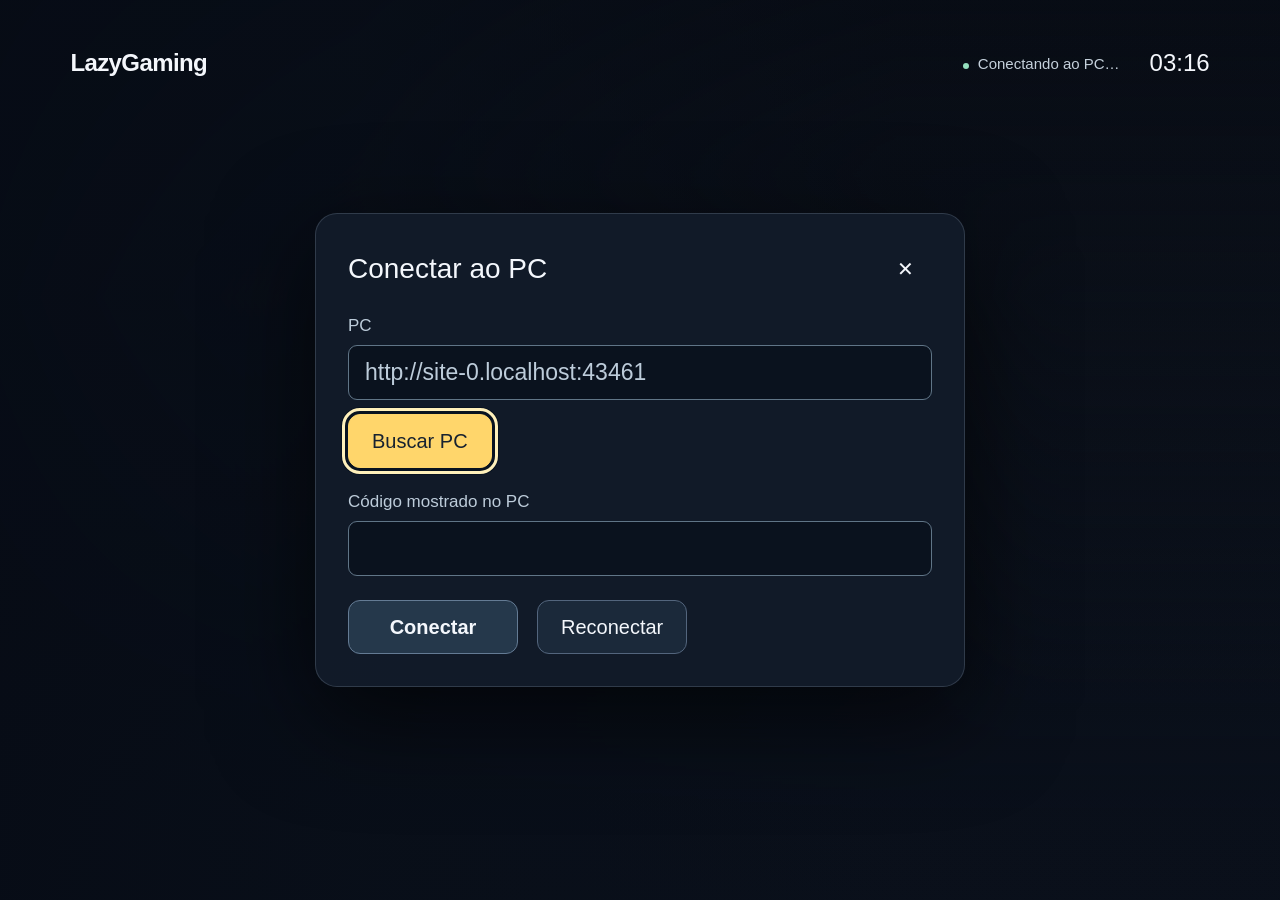
==== tv/index.html @ 94c4ba18 "Organize LazyGaming 0.15.0 platform adapters and reproducible builds" ====
<!doctype html>
<html lang="pt-BR"><head><meta charset="utf-8"><meta name="viewport" content="width=device-width,initial-scale=1"><title>LazyGaming</title><link rel="stylesheet" href="style.css"></head><body>
<img id="liveGameFrame" class="live-frame" alt="" aria-hidden="true" hidden><div id="backdrop" aria-hidden="true"><img id="backdropA" class="backdrop-layer" alt=""><img id="backdropB" class="backdrop-layer" alt=""></div><div class="scene-shade" aria-hidden="true"></div>
<header class="topbar"><div class="brand">LazyGaming</div><div class="topbar-right"><span id="connection" class="connection">Conectando ao PC…</span><span id="clock"></span></div></header>
<main id="library" hidden><section class="game-detail" aria-live="polite"><div class="game-meta"><span id="gameOrigin">Steam</span><span id="gameYear"></span><span id="gameState"></span></div><h1 id="gameTitle">Biblioteca</h1></section>
<div class="rail-area"><div id="games" class="game-rail" aria-label="Biblioteca de jogos"></div></div><button id="gameSettings" class="metadata-cue" aria-label="Editar metadados" aria-haspopup="dialog" hidden>Metadados</button><nav id="dockActions" class="console-dock" aria-label="Ações da biblioteca"><div class="hero-actions"><button id="heroPlay" class="primary">Jogar <span aria-hidden="true">▷</span></button><button id="heroStop" class="secondary" hidden>Encerrar</button></div><button id="moveToTv" class="dock-button" hidden><span class="dock-icon" aria-hidden="true"><svg viewBox="0 0 32 32"><rect x="3" y="5" width="26" height="18" rx="2"/><path d="M11 28h10M16 23v5M10 14h12m-5-5 5 5-5 5"/></svg></span><span class="dock-label">Mover para a TV</span></button><button id="streamShortcut" class="dock-button" aria-label="Transmissão"><span class="dock-icon"><svg viewBox="0 0 24 24" aria-hidden="true"><rect x="3" y="4" width="18" height="13" rx="2"/><path d="M8 21h8M12 17v4M10 8l5 3-5 3z"/></svg></span><span class="dock-label">Transmissão</span></button><button id="settings" class="dock-button" aria-label="Configurações"><span class="dock-icon"><svg viewBox="0 0 24 24" aria-hidden="true"><circle cx="12" cy="12" r="4"/><path d="m10 3 4 0 .7 3 2.3 1.3 3-.9 2 3.5-2.3 2.1v2.6l2.3 2.1-2 3.5-3-.9-2.3 1.3-.7 3h-4l-.7-3L7 18.3l-3 .9-2-3.5 2.3-2.1V11L2 8.9l2-3.5 3 .9L9.3 5z"/></svg></span><span class="dock-label">Configurações</span></button></nav><footer class="bottom-bar"><div class="navigation-hints"><span><b>◀ ▶</b> Selecionar</span><span><b>OK</b> Jogar</span><span><b>↩</b> Voltar</span></div><span id="runningSummary"></span><span class="mouse-hint" id="mouseHint">Touchpad · microfone 1,5 s</span></footer></main>
<p id="message" role="status" aria-live="polite"></p>
<aside id="gameOptions" class="panel settings-panel" role="dialog" aria-modal="true" aria-labelledby="gameOptionsTitle" hidden><div class="panel-heading"><img id="gameIcon" width="40" height="40" alt="" hidden><h2 id="gameOptionsTitle">Opções do jogo</h2><button id="closeGameOptions" class="icon-button" aria-label="Fechar opções do jogo">✕</button></div><section><label>Nome na biblioteca<input id="gameName" maxlength="120" autocomplete="off"></label><button id="saveGameName">Salvar nome</button><button id="resetGameName">Restaurar nome</button></section><section><h3>Metadados</h3><p id="gameMetadataSummary" class="setting-note"></p><label>Buscar por nome ou link Steam<input id="metadataQuery" maxlength="120" autocomplete="off"></label><button id="searchMetadata">Buscar metadados</button><p id="metadataSearchState" class="setting-note" role="status"></p><div id="metadataResults"></div></section></aside>
<section id="setup" class="panel connection-panel"><div class="panel-heading"><h2>Conectar ao PC</h2><button id="closeSetup" class="icon-button" aria-label="Fechar conexão">✕</button></div><div id="localSetup" hidden><button id="newCode">Gerar código para a TV</button><p id="pairCode"></p><p id="pcAddress"></p></div><button id="recoverConnection" class="primary" hidden>Recuperar conexão</button><label>PC<input id="address" placeholder="Endereço do PC" autocomplete="off"></label><button id="find">Buscar PC</button><label>Código mostrado no PC<input id="code" type="text" inputmode="numeric" maxlength="8" autocomplete="off"></label><div class="panel-actions"><button id="pair" class="primary">Conectar</button><button id="reconnect">Reconectar</button></div></section>
<aside id="options" class="panel settings-panel" hidden><div class="panel-heading"><h2>Configurações</h2><button id="closeOptions" class="icon-button" aria-label="Fechar configurações">✕</button></div><section><h3>Biblioteca</h3><button id="refresh">Atualizar estado</button><button id="rescan">Buscar jogos instalados</button></section><section><h3>Monitores do PC</h3><button id="monitorsOff" aria-pressed="true">Desligados</button><button id="monitorsOn" aria-pressed="false">Ligados</button><p id="displayNote" class="setting-note"></p></section><section class="audio"><h3>Saída de áudio</h3><div id="audio"></div></section><section id="hdmiSection" hidden><h3>Entrada do PC</h3><div id="hdmiOptions"></div></section><section id="liveBackgroundSection" hidden><h3>Menu</h3><button id="liveBackgroundToggle">Jogo ao fundo: ligado</button></section><section id="streamSettings"><h3>Transmissão</h3><p id="streamSharedStatus" class="setting-note"></p><p id="streamProfile" class="setting-note"></p><button id="streamAuto"></button><button id="streamResolution"></button><button id="streamFps"></button><button id="streamBitrate"></button><button id="streamCodec"></button><button id="streamApply">Aplicar qualidade</button><button id="streamTest">Testar transmissão</button><button id="streamDisconnect">Desconectar vídeo</button><p id="streamNote" class="setting-note"></p></section><section><h3>Controle</h3><p id="touchpadMode">Mouse no touchpad: desligado</p><p id="touchpadStatus" class="setting-note">Segure o botão de microfone por 1,5 segundo para alternar.</p></section><section><button id="connectionSettings">Conexão com o PC</button></section></aside>
<div id="transport" role="dialog" aria-modal="true" aria-labelledby="transportTitle" hidden><div class="dialog"><h2 id="transportTitle">Como jogar?</h2><p id="transportNote"></p><div class="panel-actions"><button id="chooseCable" class="primary">Cabo</button><button id="chooseStream">Stream</button><button id="cancelTransport">Cancelar</button></div></div></div>
<div id="modal" role="dialog" aria-modal="true" hidden><div class="dialog"><h2 id="modalTitle"></h2><p id="modalText"></p><div class="panel-actions"><button id="cancel">Cancelar</button><button id="accept" class="primary">Confirmar</button></div></div></div>
<script src="$WEBAPIS/webapis/webapis.js"></script><script src="crypto.js"></script><script src="presentation.js"></script><script src="platform.js"></script><script src="app.js"></script><script src="stream-policy.js"></script><script src="stream.js"></script></body></html>
---- tv/style.css ----
:root{color-scheme:dark;font-family:'Segoe UI',Arial,sans-serif;background:#0b1019;color:#f4f7fc;font-size:20px;--accent:#b9f4e3;--muted:#a9b5c6;--focus-fill:#ffd66b;--focus-text:#172230;--focus-ring:#fff0ba}*{box-sizing:border-box}body{margin:0;overflow:hidden;width:100vw;height:100vh}button,input{font:inherit;color:inherit}button{cursor:pointer;border:1px solid #53657d;background:#1b293a;border-radius:12px;min-height:54px;padding:13px 23px;transition:background .15s,transform .15s,box-shadow .15s}button:hover:not(:disabled){background:#304359}button:disabled{opacity:.45;cursor:wait}button.primary{background:#25384b;color:#f4f7fc;border-color:#647b94;font-weight:600;min-width:170px}button.secondary{background:#192737;border-color:#53657d}.icon-button{width:54px;height:54px;min-height:54px;padding:13px;border-radius:50%;display:inline-flex;align-items:center;justify-content:center;background:transparent;border-color:transparent}.icon-button svg{width:24px;height:24px;fill:none;stroke:currentColor;stroke-width:1.4}
.topbar{position:absolute;z-index:5;left:5.5vw;right:5.5vw;top:4.2vh;display:flex;align-items:center;gap:54px;height:60px}.brand{font-weight:650;letter-spacing:-.6px;font-size:27px}.nav-tab{font-size:24px;background:transparent;border:0;border-radius:10px;padding:13px 16px;min-height:54px;position:relative}.nav-tab.active:after{content:'';position:absolute;bottom:1px;left:16px;width:36px;height:3px;background:#7e91a7;border-radius:2px}#gameCount{font-size:14px;color:#a8b8c9;margin-left:9px;vertical-align:middle}.topbar-right{display:flex;align-items:center;gap:25px;margin-left:auto}#clock{font-size:23px;font-weight:300}.connection{font-size:15px;color:#c5d1dc}.connection:before{content:'';display:inline-block;width:6px;height:6px;border-radius:50%;background:#94dfbd;margin-right:9px}
#backdrop,.scene-shade,.backdrop-layer{position:absolute;inset:0;width:100%;height:100%;pointer-events:none}.backdrop-layer{object-fit:cover;object-position:68% 35%;opacity:0;transition:opacity .36s ease;will-change:opacity}.backdrop-layer.visible{opacity:.74}.scene-shade{background:linear-gradient(90deg,rgba(7,12,22,.93) 0%,rgba(8,14,24,.74) 28%,rgba(9,14,24,.15) 70%),linear-gradient(0deg,#0a101b 0%,rgba(10,16,27,.97) 9%,rgba(10,16,27,.78) 25%,rgba(7,12,21,.04) 67%,rgba(6,10,18,.6) 100%)}#library{position:absolute;inset:0}.game-detail{position:absolute;left:6vw;top:24vh;max-width:64vw;z-index:2}.game-meta{display:flex;align-items:center;gap:17px;font-size:16px;color:#c9d7e0;min-height:27px}.game-meta #gameOrigin{text-transform:uppercase;letter-spacing:3px;font-weight:600;font-size:13px}.game-meta #gameState{color:var(--accent)}h1{font-weight:500;font-size:clamp(35px,3.8vw,76px);line-height:1.09;letter-spacing:-2px;max-width:760px;margin:16px 0 27px;text-wrap:balance;text-shadow:0 2px 25px #0004}.hero-actions{display:flex;gap:15px}.hero-actions button span{margin-left:48px;font-size:23px}
.rail-area{position:absolute;bottom:11vh;left:0;right:0;height:31.5vh;z-index:3;overflow:hidden}.game-rail{position:relative;will-change:transform;transition:transform .12s cubic-bezier(.2,.7,.2,1);display:flex;align-items:center;gap:22px;width:100%;height:100%;overflow:visible;padding:22px 6vw;scrollbar-width:none;overscroll-behavior-x:contain;scroll-behavior:auto}.game-rail::-webkit-scrollbar{display:none}.game-rail:after{content:'';flex:0 0 65vw;height:1px}.game-tile{position:relative;flex:0 0 auto;height:25vh;width:calc(25vh * .66667);padding:0;border-radius:11px;background:#253344;min-height:0;border:0;outline:none;box-shadow:0 10px 25px #0005;transform:scale(.96);transition:transform .11s ease;will-change:transform;overflow:visible}.game-tile img,.cover-fallback{display:block;width:100%;height:100%;object-fit:cover;border-radius:10px}.cover-fallback{position:absolute;inset:0;display:flex;align-items:center;justify-content:center;padding:18px;background:linear-gradient(145deg,#33515d,#17232f);font-size:24px;text-align:center;line-height:1.2}.game-tile img{position:relative;z-index:1}.game-tile.selected{transform:scale(1.075);box-shadow:0 10px 25px #0005}.game-tile.selected:after{content:'';position:absolute;inset:-7px;border:2px solid #61758a;border-radius:16px;pointer-events:none}.game-tile:focus-visible{outline:none}.tile-state{position:absolute;z-index:2;bottom:10px;left:8px;right:8px;padding:5px 6px;border-radius:5px;background:#102621ed;color:#c9fbe9;font-size:11px;white-space:nowrap;text-align:center}
.bottom-bar{position:absolute;bottom:3.8vh;left:6vw;right:6vw;display:flex;align-items:center;gap:25px;color:#aebccc;font-size:14px}.navigation-hints{display:flex;gap:26px}.navigation-hints span{display:flex;align-items:center;gap:9px}.navigation-hints b{display:inline-flex;align-items:center;justify-content:center;min-width:24px;height:24px;border:1px solid #a9b9c14d;border-radius:6px;padding:0 5px;font-size:12px;font-weight:500;color:#dae6e9}.mouse-hint{margin-left:auto;color:#93a4b6}.panel{position:absolute;z-index:10;background:#121c2af5;border:1px solid #8c9daf40;box-shadow:0 28px 100px #000a;border-radius:22px;padding:28px 32px}.connection-panel{top:50%;left:50%;transform:translate(-50%,-50%);width:min(650px,90vw);max-height:92vh;overflow-y:auto}.panel-heading{display:flex;align-items:center;justify-content:space-between;gap:25px;margin-bottom:15px}.panel h2{font-size:28px;line-height:1.15;margin:0;font-weight:500}.panel h3{font-size:18px;font-weight:600;color:#c7d4df;margin:0 0 14px}.panel label{display:block;color:#bdccda;font-size:17px;margin:20px 0 10px}.panel input{display:block;width:100%;margin-top:9px;border-radius:9px;border:1px solid #607587;background:#0a121e;padding:13px 16px;font-size:23px;min-height:54px}.panel-actions{display:flex;gap:12px;margin-top:20px}.panel button{margin:4px 7px 4px 0}.panel .icon-button{margin:0}.settings-panel{top:3vh;bottom:3vh;right:3vw;width:min(620px,55vw);overflow-y:auto}.settings-panel section{padding:22px 0;border-top:1px solid #cad9e41c}.settings-panel #audio{display:flex;flex-direction:column;gap:7px}.settings-panel #audio button{text-align:left;min-height:46px;font-size:17px}.setting-note{font-size:16px;line-height:1.5;color:#9caec0}button.current{border-color:#6d889e;background:#223548}button.current:after{content:"✓";display:inline-block;margin-left:12px;color:#9ee4c8;font-weight:700}#pairCode{font-size:44px;letter-spacing:7px;color:var(--accent);margin:15px 0}#pcAddress{font-size:16px;color:#a9b9cc}
#message{position:absolute;z-index:20;bottom:3vh;left:50%;transform:translateX(-50%);max-width:82vw;margin:0;padding:13px 22px;border:1px solid #d6e6f32b;border-radius:13px;background:#172332ed;color:#e3ecf2;font-size:17px;line-height:1.4;box-shadow:0 5px 30px #0005}#message:empty{display:none}#modal{position:absolute;z-index:30;inset:0;background:#0009;display:flex;align-items:center;justify-content:center}.dialog{width:min(700px,85vw);padding:36px;background:#152130;border:1px solid #aabfdc4a;border-radius:22px;box-shadow:0 20px 100px #0009}.dialog h2{font-size:29px;font-weight:500;margin:0 0 18px}.dialog p{line-height:1.6;color:#c3d0de;font-size:21px}[hidden]{display:none!important}
@media(max-width:900px){.brand{font-size:20px}.topbar{gap:28px}.connection{display:none}.nav-tab{font-size:20px}.game-detail{top:23vh}h1{letter-spacing:-1px;max-width:70vw;margin-bottom:18px}.hero-actions button{min-height:46px;font-size:17px;padding:9px 16px}.hero-actions button span{margin-left:24px}.game-rail{gap:17px}.bottom-bar{font-size:12px}.mouse-hint{display:none}.settings-panel{width:78vw}.game-meta{font-size:13px}}@media(prefers-reduced-motion:reduce){*{transition:none!important;scroll-behavior:auto!important}}
#message{pointer-events:none}

.controller-navigation,.controller-navigation *{cursor:none!important}

.desktop-launcher:not(.mouse-navigation),.desktop-launcher:not(.mouse-navigation) *{cursor:none!important}
.desktop-launcher.mouse-navigation,.desktop-launcher.mouse-navigation *{cursor:auto!important}



.dialog{max-height:90vh;overflow-y:auto}

#transport{position:absolute;z-index:30;inset:0;background:#0009;display:flex;align-items:center;justify-content:center}
html.live-game,html.live-game body{background:transparent}
.live-game #backdrop{visibility:hidden}
.live-game .scene-shade{background:linear-gradient(90deg,#070c16d9, #080e1880 45%,#090e1820 80%),linear-gradient(0deg,#0a101be6,transparent 55%,#060a1280)}
.live-frame{position:absolute;inset:0;width:100%;height:100%;object-fit:cover;pointer-events:none}

#streamFrame{position:absolute;inset:0;width:100%;height:100%;border:0;z-index:0;background:transparent;pointer-events:none}body.stream-live #backdrop{visibility:hidden}body.stream-live .scene-shade{background:rgba(0,0,0,.44)}body.stream-fullscreen>:not(#streamFrame){visibility:hidden!important}body.stream-fullscreen #streamFrame{pointer-events:auto}body.stream-fullscreen{background:transparent}body.stream-live{background:transparent}
/* Menos composição durante vídeo; ajustes de transmissão em linhas previsíveis. */
body.stream-live .panel{box-shadow:none;background:#121c2a}
body.stream-live .game-tile,body.stream-live button{transition:none}
#streamSettings{display:grid;grid-template-columns:1fr 1fr;gap:8px}
#streamSettings h3,#streamSettings p,#streamAuto,#streamApply{grid-column:1/-1}
#streamSettings button{margin:0;text-align:left;min-height:52px;font-size:17px;padding:11px 14px}
#streamSettings p:empty{display:none}
#streamFrame{visibility:hidden}body.stream-live #streamFrame{visibility:visible}.stream-only section:not(#streamSettings){display:none}.stream-only #streamSettings{border-top:0}.stream-only .panel-heading h2{font-size:0}.stream-only .panel-heading h2:after{content:"Transmissão";font-size:28px}
.metadata-cue{position:absolute;z-index:4;left:6vw;bottom:7.8vh;width:calc(25vh * .66667);min-height:26px;padding:5px 4px;border:0;border-radius:8px;background:linear-gradient(180deg,#b9f4e326,#b9f4e30a);color:var(--accent);font-size:clamp(12px,1.3vw,18px);text-align:center;animation:metadata-reveal .16s ease-out}.metadata-cue:before{content:"";position:absolute;top:0;left:15%;right:15%;height:2px;background:var(--accent);box-shadow:0 0 12px #b9f4e388}@keyframes metadata-reveal{from{opacity:0;transform:translateY(-6px)}to{opacity:1;transform:translateY(0)}}@media(prefers-reduced-motion:reduce){.metadata-cue{animation:none}}.game-meta #gameYear{color:#a9b5c6;font-size:14px}#gameOptions{z-index:15}#gameOptions .panel-heading{gap:14px}#gameOptionsTitle{overflow-wrap:anywhere;font-size:25px;flex:1}#gameIcon{object-fit:contain;border-radius:6px}#metadataResults{display:flex;flex-direction:column;gap:8px}#metadataResults button{text-align:left;font-size:18px}
.desktop-launcher.controller-navigation,.desktop-launcher.controller-navigation *,.desktop-launcher.cursor-idle,.desktop-launcher.cursor-idle *{cursor:none!important}

/* Amarelo identifica somente o foco; ✓ identifica a opção já aplicada. */
button.controller-focused:not(.game-tile):not(:disabled),button:focus-visible:not(.game-tile):not(:disabled),input.controller-focused,input:focus-visible{background:var(--focus-fill);color:var(--focus-text);border-color:var(--focus-fill);outline:3px solid var(--focus-ring);outline-offset:3px;box-shadow:0 0 0 7px #08121ecc}
input.controller-focused::placeholder,input:focus-visible::placeholder{color:#405063}
button.controller-focused #gameCount,button:focus-visible #gameCount{color:inherit}
button.current.controller-focused:after,button.current:focus-visible:after,.metadata-cue.controller-focused:before,.metadata-cue:focus-visible:before{color:var(--focus-text);background:currentColor;box-shadow:none}
button.current.controller-focused:after,button.current:focus-visible:after{background:transparent}
.nav-tab.controller-focused:after,.nav-tab:focus-visible:after{display:none}
.game-tile.controller-focused:after,.game-tile:focus-visible:after{content:'';position:absolute;inset:-7px;border:4px solid var(--focus-fill);border-radius:16px;box-shadow:0 0 0 3px #08121e,0 0 0 5px var(--focus-ring);pointer-events:none}

/* Biblioteca em cima, ações embaixo; o fundo conserva a composição existente. */
.topbar{top:4vh;height:54px;gap:30px}.brand{font-size:24px}.topbar-right{gap:24px}#clock{font-size:24px;font-variant-numeric:tabular-nums;font-weight:500;min-width:66px;text-align:right}.game-detail{top:15vh;max-width:88vw;pointer-events:none}.game-detail h1{font-size:clamp(25px,2.6vw,48px);letter-spacing:-1px;line-height:1.2;white-space:nowrap;text-wrap:nowrap;overflow:hidden;text-overflow:ellipsis;max-width:88vw;margin:8px 0 0}.game-meta{min-height:22px;font-size:14px;gap:13px}.rail-area{top:26vh;bottom:auto;height:38vh}.game-rail{gap:24px;padding:22px 6vw;transition:transform .16s cubic-bezier(.18,.75,.25,1)}.game-tile{height:31vh;width:calc(31vh * .66667);transition:transform .14s cubic-bezier(.18,.75,.25,1)}.game-tile.selected{transform:scale(1.045)}.console-dock{position:absolute;z-index:4;left:6vw;right:6vw;bottom:14vh;display:flex;align-items:center;justify-content:center;gap:26px;min-height:100px}.console-dock .hero-actions{gap:12px;margin-right:18px}.console-dock .hero-actions button{min-height:54px;padding:13px 23px;font-size:20px}.console-dock .hero-actions button span{margin-left:28px}.dock-button{display:flex;flex-direction:column;align-items:center;justify-content:center;gap:11px;width:112px;min-height:110px;padding:9px 5px;border:0;background:transparent;border-radius:18px;font-size:15px}.dock-icon{display:flex;align-items:center;justify-content:center;width:64px;height:64px;border:1px solid #6d889e;background:#192737;border-radius:50%;color:var(--accent)}.dock-icon svg{width:30px;height:30px;fill:none;stroke:currentColor;stroke-width:1.5;stroke-linecap:round;stroke-linejoin:round}.dock-label{white-space:nowrap}.dock-button.controller-focused .dock-icon,.dock-button:focus-visible .dock-icon{background:var(--focus-fill);border-color:var(--focus-text);color:var(--focus-text)}.metadata-cue{bottom:18.4vh;width:calc(31vh * .66667)}.bottom-bar{bottom:3.8vh;border-top:1px solid #a9b9c12b;padding-top:18px}.console-dock #returnGame{font-size:15px;min-width:0;padding:12px 16px}
@media(max-height:800px){.console-dock{bottom:13vh;gap:18px;min-height:88px}.dock-button{width:100px;min-height:90px;gap:8px;font-size:13px}.dock-icon{width:54px;height:54px}.dock-icon svg{width:26px;height:26px}.console-dock .hero-actions{margin-right:8px}.console-dock .hero-actions button{font-size:17px;min-width:120px;padding:11px 18px}.console-dock .hero-actions button span{margin-left:18px}.metadata-cue{bottom:17vh;min-height:28px;font-size:13px}.bottom-bar{padding-top:12px}.connection{font-size:13px}}
@media(prefers-reduced-motion:reduce){.game-rail,.game-tile{transition:none}}

/* Experimento PC: mantém a capa selecionada no centro, inclusive nas pontas. */
.desktop-launcher .metadata-cue{left:calc(50% - 10.33344vh);top:65vh;bottom:auto}
#gameSettings.metadata-cue{z-index:2;bottom:auto;min-height:0;padding:3px 8px 10px;border:3px solid var(--focus-ring);border-bottom:0;border-radius:18px 18px 0 0;background:var(--focus-fill);color:var(--focus-text);font-size:clamp(12px,1.5vh,19px);font-weight:600;outline:none;box-shadow:none;animation:none;transform:translateY(100%);transition:transform .18s cubic-bezier(.2,.75,.25,1);pointer-events:none;will-change:transform;opacity:1}
#gameSettings.metadata-open{transform:translateY(0);pointer-events:auto}
#gameSettings:before{display:none}
.game-tile.metadata-owner:after{border:4px solid var(--focus-fill);box-shadow:0 0 0 3px #08121e,0 0 0 5px var(--focus-ring)}
@media(prefers-reduced-motion:reduce){#gameSettings.metadata-cue{transition:none}}
#gameSettings.metadata-cue{display:flex;align-items:center;justify-content:center;padding:4px 8px 6px;line-height:1.1;transform:translateY(calc(100% + 16px))}
#gameSettings.metadata-open{transform:translateY(0)}
#heroStop{background:#6e252f;color:#fff1f1;border-color:#cc6572}
#heroStop:hover:not(:disabled){background:#8a303d}
.dock-button.controller-focused:not(:disabled),.dock-button:focus-visible:not(:disabled){background:var(--focus-fill);color:var(--focus-text)}
#heroStop.controller-focused:not(:disabled),#heroStop:focus-visible:not(:disabled){background:#ff9b9b;color:#361017;border-color:#ff9b9b;outline:3px solid #ffe5e5;outline-offset:3px;box-shadow:0 0 0 7px #08121ecc}
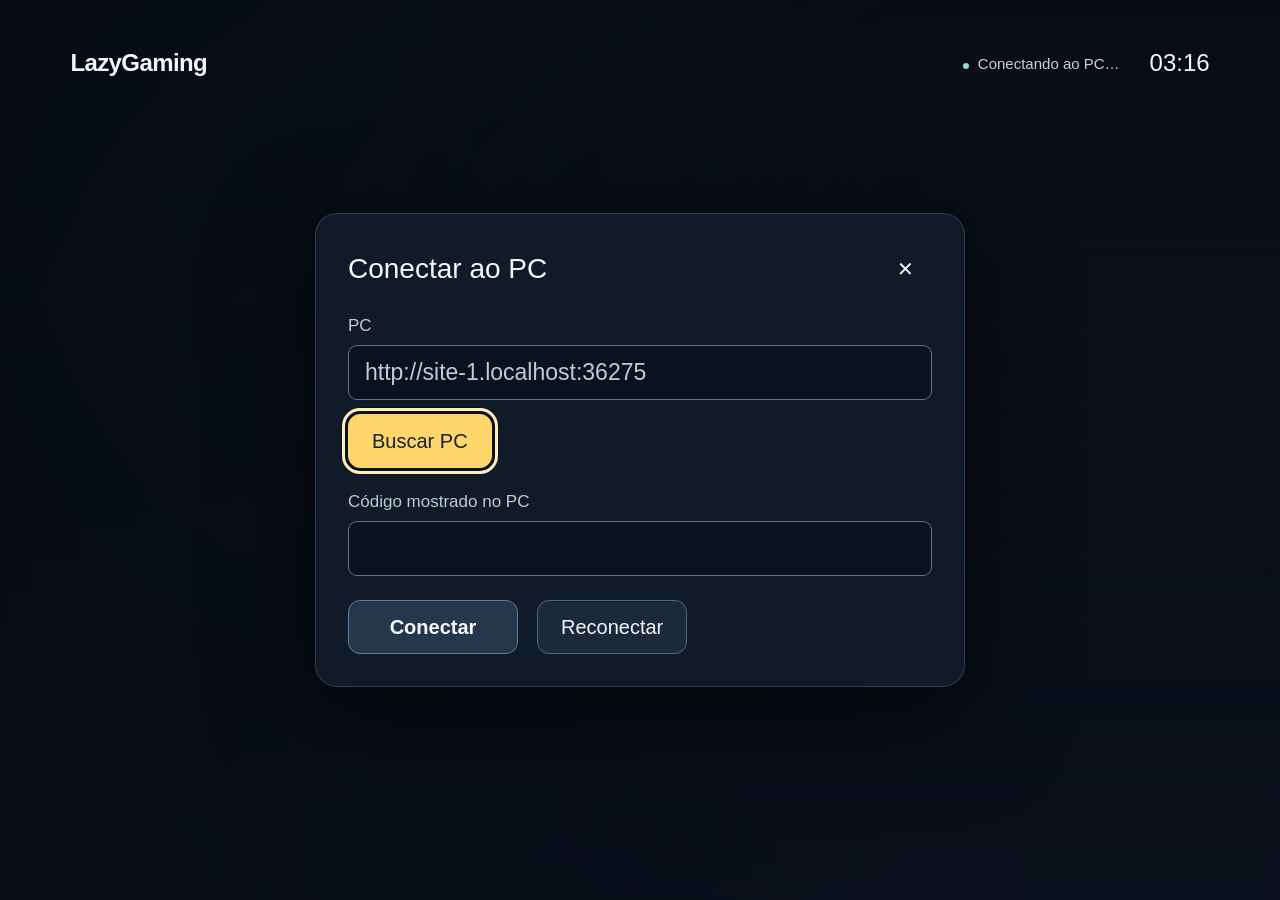
==== commit 8035b0c9: "Sync PC and TV updates with durable monitor preferences and launcher focus recovery Add persistent l" ====
--- a/tv/index.html
+++ b/tv/index.html
@@ -5,7 +5,7 @@
 <main id="library" hidden><section class="game-detail" aria-live="polite"><div class="game-meta"><span id="gameOrigin">Steam</span><span id="gameYear"></span><span id="gameState"></span></div><h1 id="gameTitle">Biblioteca</h1></section>
 <div class="rail-area"><div id="games" class="game-rail" aria-label="Biblioteca de jogos"></div></div><button id="gameSettings" class="metadata-cue" aria-label="Editar metadados" aria-haspopup="dialog" hidden>Metadados</button><nav id="dockActions" class="console-dock" aria-label="Ações da biblioteca"><div class="hero-actions"><button id="heroPlay" class="primary">Jogar <span aria-hidden="true">▷</span></button><button id="heroStop" class="secondary" hidden>Encerrar</button></div><button id="moveToTv" class="dock-button" hidden><span class="dock-icon" aria-hidden="true"><svg viewBox="0 0 32 32"><rect x="3" y="5" width="26" height="18" rx="2"/><path d="M11 28h10M16 23v5M10 14h12m-5-5 5 5-5 5"/></svg></span><span class="dock-label">Mover para a TV</span></button><button id="streamShortcut" class="dock-button" aria-label="Transmissão"><span class="dock-icon"><svg viewBox="0 0 24 24" aria-hidden="true"><rect x="3" y="4" width="18" height="13" rx="2"/><path d="M8 21h8M12 17v4M10 8l5 3-5 3z"/></svg></span><span class="dock-label">Transmissão</span></button><button id="settings" class="dock-button" aria-label="Configurações"><span class="dock-icon"><svg viewBox="0 0 24 24" aria-hidden="true"><circle cx="12" cy="12" r="4"/><path d="m10 3 4 0 .7 3 2.3 1.3 3-.9 2 3.5-2.3 2.1v2.6l2.3 2.1-2 3.5-3-.9-2.3 1.3-.7 3h-4l-.7-3L7 18.3l-3 .9-2-3.5 2.3-2.1V11L2 8.9l2-3.5 3 .9L9.3 5z"/></svg></span><span class="dock-label">Configurações</span></button></nav><footer class="bottom-bar"><div class="navigation-hints"><span><b>◀ ▶</b> Selecionar</span><span><b>OK</b> Jogar</span><span><b>↩</b> Voltar</span></div><span id="runningSummary"></span><span class="mouse-hint" id="mouseHint">Touchpad · microfone 1,5 s</span></footer></main>
 <p id="message" role="status" aria-live="polite"></p>
-<aside id="gameOptions" class="panel settings-panel" role="dialog" aria-modal="true" aria-labelledby="gameOptionsTitle" hidden><div class="panel-heading"><img id="gameIcon" width="40" height="40" alt="" hidden><h2 id="gameOptionsTitle">Opções do jogo</h2><button id="closeGameOptions" class="icon-button" aria-label="Fechar opções do jogo">✕</button></div><section><label>Nome na biblioteca<input id="gameName" maxlength="120" autocomplete="off"></label><button id="saveGameName">Salvar nome</button><button id="resetGameName">Restaurar nome</button></section><section><h3>Metadados</h3><p id="gameMetadataSummary" class="setting-note"></p><label>Buscar por nome ou link Steam<input id="metadataQuery" maxlength="120" autocomplete="off"></label><button id="searchMetadata">Buscar metadados</button><p id="metadataSearchState" class="setting-note" role="status"></p><div id="metadataResults"></div></section></aside>
+<aside id="gameOptions" class="panel settings-panel" role="dialog" aria-modal="true" aria-labelledby="gameOptionsTitle" hidden><div class="panel-heading"><img id="gameIcon" width="40" height="40" alt="" hidden><h2 id="gameOptionsTitle">Opções do jogo</h2><button id="closeGameOptions" class="icon-button" aria-label="Fechar opções do jogo">✕</button></div><section><label>Nome na biblioteca<input id="gameName" maxlength="120" autocomplete="off"></label><button id="saveGameName">Salvar nome</button><button id="resetGameName">Restaurar nome</button></section><section><h3>Metadados</h3><p id="gameMetadataSummary" class="setting-note"></p><p id="gameDescription" class="setting-note" hidden></p><div id="metadataCatalog"><label>Buscar por nome ou link Steam<input id="metadataQuery" maxlength="120" autocomplete="off"></label><button id="searchMetadata">Buscar metadados</button><p id="metadataSearchState" class="setting-note" role="status"></p><div id="metadataResults"></div></div></section></aside>
 <section id="setup" class="panel connection-panel"><div class="panel-heading"><h2>Conectar ao PC</h2><button id="closeSetup" class="icon-button" aria-label="Fechar conexão">✕</button></div><div id="localSetup" hidden><button id="newCode">Gerar código para a TV</button><p id="pairCode"></p><p id="pcAddress"></p></div><button id="recoverConnection" class="primary" hidden>Recuperar conexão</button><label>PC<input id="address" placeholder="Endereço do PC" autocomplete="off"></label><button id="find">Buscar PC</button><label>Código mostrado no PC<input id="code" type="text" inputmode="numeric" maxlength="8" autocomplete="off"></label><div class="panel-actions"><button id="pair" class="primary">Conectar</button><button id="reconnect">Reconectar</button></div></section>
 <aside id="options" class="panel settings-panel" hidden><div class="panel-heading"><h2>Configurações</h2><button id="closeOptions" class="icon-button" aria-label="Fechar configurações">✕</button></div><section><h3>Biblioteca</h3><button id="refresh">Atualizar estado</button><button id="rescan">Buscar jogos instalados</button></section><section><h3>Monitores do PC</h3><button id="monitorsOff" aria-pressed="true">Desligados</button><button id="monitorsOn" aria-pressed="false">Ligados</button><p id="displayNote" class="setting-note"></p></section><section class="audio"><h3>Saída de áudio</h3><div id="audio"></div></section><section id="hdmiSection" hidden><h3>Entrada do PC</h3><div id="hdmiOptions"></div></section><section id="liveBackgroundSection" hidden><h3>Menu</h3><button id="liveBackgroundToggle">Jogo ao fundo: ligado</button></section><section id="streamSettings"><h3>Transmissão</h3><p id="streamSharedStatus" class="setting-note"></p><p id="streamProfile" class="setting-note"></p><button id="streamAuto"></button><button id="streamResolution"></button><button id="streamFps"></button><button id="streamBitrate"></button><button id="streamCodec"></button><button id="streamApply">Aplicar qualidade</button><button id="streamTest">Testar transmissão</button><button id="streamDisconnect">Desconectar vídeo</button><p id="streamNote" class="setting-note"></p></section><section><h3>Controle</h3><p id="touchpadMode">Mouse no touchpad: desligado</p><p id="touchpadStatus" class="setting-note">Segure o botão de microfone por 1,5 segundo para alternar.</p></section><section><button id="connectionSettings">Conexão com o PC</button></section></aside>
 <div id="transport" role="dialog" aria-modal="true" aria-labelledby="transportTitle" hidden><div class="dialog"><h2 id="transportTitle">Como jogar?</h2><p id="transportNote"></p><div class="panel-actions"><button id="chooseCable" class="primary">Cabo</button><button id="chooseStream">Stream</button><button id="cancelTransport">Cancelar</button></div></div></div>
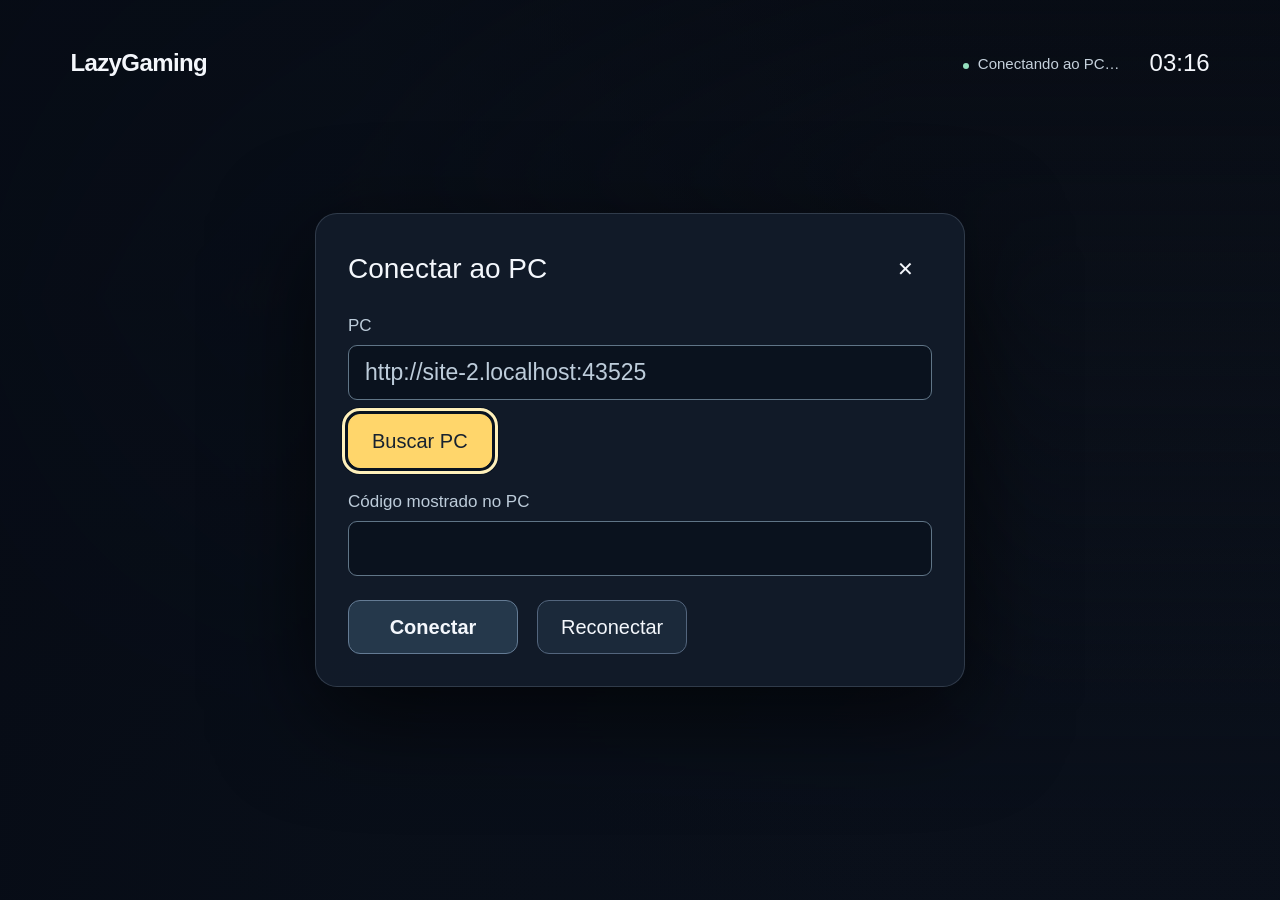
==== commit 5e3ba004: "Add shared game variants and PC library hub Keep multiple registered game versions under one cover, " ====
--- a/tv/index.html
+++ b/tv/index.html
@@ -7,7 +7,7 @@
 <p id="message" role="status" aria-live="polite"></p>
 <aside id="gameOptions" class="panel settings-panel" role="dialog" aria-modal="true" aria-labelledby="gameOptionsTitle" hidden><div class="panel-heading"><img id="gameIcon" width="40" height="40" alt="" hidden><h2 id="gameOptionsTitle">Opções do jogo</h2><button id="closeGameOptions" class="icon-button" aria-label="Fechar opções do jogo">✕</button></div><section><label>Nome na biblioteca<input id="gameName" maxlength="120" autocomplete="off"></label><button id="saveGameName">Salvar nome</button><button id="resetGameName">Restaurar nome</button></section><section><h3>Metadados</h3><p id="gameMetadataSummary" class="setting-note"></p><p id="gameDescription" class="setting-note" hidden></p><div id="metadataCatalog"><label>Buscar por nome ou link Steam<input id="metadataQuery" maxlength="120" autocomplete="off"></label><button id="searchMetadata">Buscar metadados</button><p id="metadataSearchState" class="setting-note" role="status"></p><div id="metadataResults"></div></div></section></aside>
 <section id="setup" class="panel connection-panel"><div class="panel-heading"><h2>Conectar ao PC</h2><button id="closeSetup" class="icon-button" aria-label="Fechar conexão">✕</button></div><div id="localSetup" hidden><button id="newCode">Gerar código para a TV</button><p id="pairCode"></p><p id="pcAddress"></p></div><button id="recoverConnection" class="primary" hidden>Recuperar conexão</button><label>PC<input id="address" placeholder="Endereço do PC" autocomplete="off"></label><button id="find">Buscar PC</button><label>Código mostrado no PC<input id="code" type="text" inputmode="numeric" maxlength="8" autocomplete="off"></label><div class="panel-actions"><button id="pair" class="primary">Conectar</button><button id="reconnect">Reconectar</button></div></section>
-<aside id="options" class="panel settings-panel" hidden><div class="panel-heading"><h2>Configurações</h2><button id="closeOptions" class="icon-button" aria-label="Fechar configurações">✕</button></div><section><h3>Biblioteca</h3><button id="refresh">Atualizar estado</button><button id="rescan">Buscar jogos instalados</button></section><section><h3>Monitores do PC</h3><button id="monitorsOff" aria-pressed="true">Desligados</button><button id="monitorsOn" aria-pressed="false">Ligados</button><p id="displayNote" class="setting-note"></p></section><section class="audio"><h3>Saída de áudio</h3><div id="audio"></div></section><section id="hdmiSection" hidden><h3>Entrada do PC</h3><div id="hdmiOptions"></div></section><section id="liveBackgroundSection" hidden><h3>Menu</h3><button id="liveBackgroundToggle">Jogo ao fundo: ligado</button></section><section id="streamSettings"><h3>Transmissão</h3><p id="streamSharedStatus" class="setting-note"></p><p id="streamProfile" class="setting-note"></p><button id="streamAuto"></button><button id="streamResolution"></button><button id="streamFps"></button><button id="streamBitrate"></button><button id="streamCodec"></button><button id="streamApply">Aplicar qualidade</button><button id="streamTest">Testar transmissão</button><button id="streamDisconnect">Desconectar vídeo</button><p id="streamNote" class="setting-note"></p></section><section><h3>Controle</h3><p id="touchpadMode">Mouse no touchpad: desligado</p><p id="touchpadStatus" class="setting-note">Segure o botão de microfone por 1,5 segundo para alternar.</p></section><section><button id="connectionSettings">Conexão com o PC</button></section></aside>
-<div id="transport" role="dialog" aria-modal="true" aria-labelledby="transportTitle" hidden><div class="dialog"><h2 id="transportTitle">Como jogar?</h2><p id="transportNote"></p><div class="panel-actions"><button id="chooseCable" class="primary">Cabo</button><button id="chooseStream">Stream</button><button id="cancelTransport">Cancelar</button></div></div></div>
+<aside id="options" class="panel settings-panel" hidden><div class="panel-heading"><h2>Configurações</h2><button id="closeOptions" class="icon-button" aria-label="Fechar configurações">✕</button></div><section id="pcHubSection" hidden><h3>Central do PC</h3><button id="openPcHub">Gerenciar biblioteca e pastas</button></section><section><h3>Biblioteca</h3><button id="refresh">Atualizar estado</button><button id="rescan">Buscar jogos instalados</button></section><section><h3>Monitores do PC</h3><button id="monitorsOff" aria-pressed="true">Desligados</button><button id="monitorsOn" aria-pressed="false">Ligados</button><p id="displayNote" class="setting-note"></p></section><section class="audio"><h3>Saída de áudio</h3><div id="audio"></div></section><section id="hdmiSection" hidden><h3>Entrada do PC</h3><div id="hdmiOptions"></div></section><section id="liveBackgroundSection" hidden><h3>Menu</h3><button id="liveBackgroundToggle">Jogo ao fundo: ligado</button></section><section id="streamSettings"><h3>Transmissão</h3><p id="streamSharedStatus" class="setting-note"></p><p id="streamProfile" class="setting-note"></p><button id="streamAuto"></button><button id="streamResolution"></button><button id="streamFps"></button><button id="streamBitrate"></button><button id="streamCodec"></button><button id="streamApply">Aplicar qualidade</button><button id="streamTest">Testar transmissão</button><button id="streamDisconnect">Desconectar vídeo</button><p id="streamNote" class="setting-note"></p></section><section><h3>Controle</h3><p id="touchpadMode">Mouse no touchpad: desligado</p><p id="touchpadStatus" class="setting-note">Segure o botão de microfone por 1,5 segundo para alternar.</p></section><section><button id="connectionSettings">Conexão com o PC</button></section></aside>
+<div id="transport" role="dialog" aria-modal="true" aria-labelledby="transportTitle" hidden><div class="dialog"><h2 id="transportTitle">Como jogar?</h2><section id="launchChoices" hidden><h3 id="launchChoiceLabel">Versão</h3><div id="launchChoiceButtons" class="launch-choice-buttons" role="group" aria-labelledby="launchChoiceLabel"></div></section><p id="transportNote"></p><div class="panel-actions"><button id="chooseCable" class="primary">Cabo</button><button id="chooseStream">Stream</button><button id="cancelTransport">Cancelar</button></div></div></div>
 <div id="modal" role="dialog" aria-modal="true" hidden><div class="dialog"><h2 id="modalTitle"></h2><p id="modalText"></p><div class="panel-actions"><button id="cancel">Cancelar</button><button id="accept" class="primary">Confirmar</button></div></div></div>
 <script src="$WEBAPIS/webapis/webapis.js"></script><script src="crypto.js"></script><script src="presentation.js"></script><script src="platform.js"></script><script src="app.js"></script><script src="stream-policy.js"></script><script src="stream.js"></script></body></html>
--- a/tv/style.css
+++ b/tv/style.css
@@ -61,3 +61,5 @@
 #heroStop:hover:not(:disabled){background:#8a303d}
 .dock-button.controller-focused:not(:disabled),.dock-button:focus-visible:not(:disabled){background:var(--focus-fill);color:var(--focus-text)}
 #heroStop.controller-focused:not(:disabled),#heroStop:focus-visible:not(:disabled){background:#ff9b9b;color:#361017;border-color:#ff9b9b;outline:3px solid #ffe5e5;outline-offset:3px;box-shadow:0 0 0 7px #08121ecc}
+
+.launch-choice-buttons{display:flex;flex-wrap:wrap;gap:12px;margin:16px 0 25px}.launch-choice-buttons button[aria-pressed="true"]{border-color:var(--accent);background:#28463f;box-shadow:inset 0 0 0 1px var(--accent)}#launchChoices h3{font-size:18px;color:var(--muted);font-weight:500;margin:0}
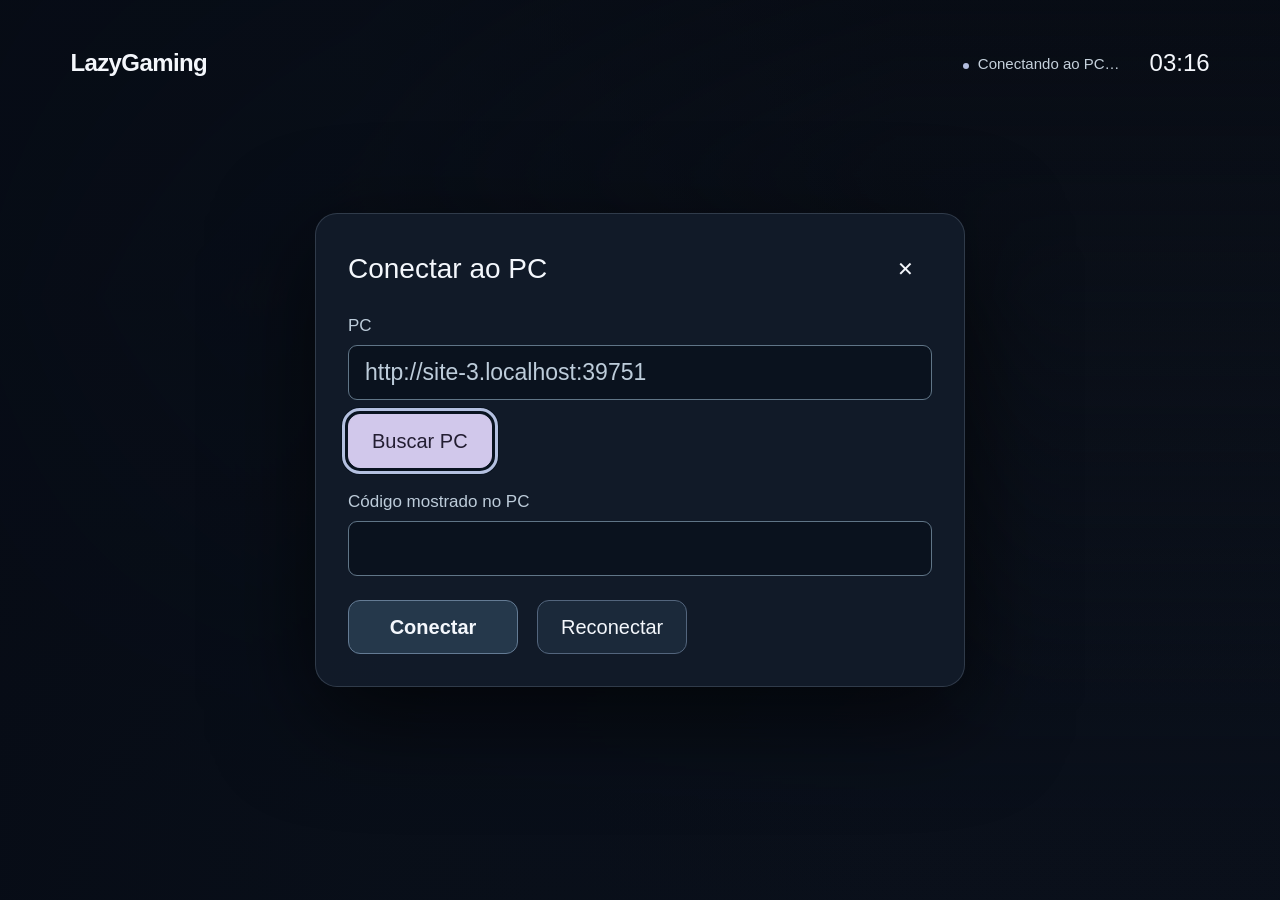
==== commit db74d9b2: "PC 0.19–0.23.3: friend-ready PC launcher, controller robustness and Windows installer - PC launcher:" ====
--- a/tv/index.html
+++ b/tv/index.html
@@ -1,10 +1,11 @@
 <!doctype html>
 <html lang="pt-BR"><head><meta charset="utf-8"><meta name="viewport" content="width=device-width,initial-scale=1"><title>LazyGaming</title><link rel="stylesheet" href="style.css"></head><body>
 <img id="liveGameFrame" class="live-frame" alt="" aria-hidden="true" hidden><div id="backdrop" aria-hidden="true"><img id="backdropA" class="backdrop-layer" alt=""><img id="backdropB" class="backdrop-layer" alt=""></div><div class="scene-shade" aria-hidden="true"></div>
-<header class="topbar"><div class="brand">LazyGaming</div><div class="topbar-right"><span id="connection" class="connection">Conectando ao PC…</span><span id="clock"></span></div></header>
+<header class="topbar"><div class="brand">LazyGaming</div><div class="topbar-right"><button id="volumeButton" class="volume-chip" aria-label="Volume" aria-haspopup="dialog" tabindex="-1" hidden><svg viewBox="0 0 24 24" aria-hidden="true"><path d="M4 9h4l5-4v14l-5-4H4z"/><path class="volume-wave" d="M16.5 8.5a5 5 0 0 1 0 7M19 6a8.5 8.5 0 0 1 0 12"/></svg><span id="volumeChipLevel"></span><b id="volumeChipKey" class="volume-key" data-pad="top">△</b></button><span id="connection" class="connection">Conectando ao PC…</span><span id="clock"></span></div></header>
 <main id="library" hidden><section class="game-detail" aria-live="polite"><div class="game-meta"><span id="gameOrigin">Steam</span><span id="gameYear"></span><span id="gameState"></span></div><h1 id="gameTitle">Biblioteca</h1></section>
-<div class="rail-area"><div id="games" class="game-rail" aria-label="Biblioteca de jogos"></div></div><button id="gameSettings" class="metadata-cue" aria-label="Editar metadados" aria-haspopup="dialog" hidden>Metadados</button><nav id="dockActions" class="console-dock" aria-label="Ações da biblioteca"><div class="hero-actions"><button id="heroPlay" class="primary">Jogar <span aria-hidden="true">▷</span></button><button id="heroStop" class="secondary" hidden>Encerrar</button></div><button id="moveToTv" class="dock-button" hidden><span class="dock-icon" aria-hidden="true"><svg viewBox="0 0 32 32"><rect x="3" y="5" width="26" height="18" rx="2"/><path d="M11 28h10M16 23v5M10 14h12m-5-5 5 5-5 5"/></svg></span><span class="dock-label">Mover para a TV</span></button><button id="streamShortcut" class="dock-button" aria-label="Transmissão"><span class="dock-icon"><svg viewBox="0 0 24 24" aria-hidden="true"><rect x="3" y="4" width="18" height="13" rx="2"/><path d="M8 21h8M12 17v4M10 8l5 3-5 3z"/></svg></span><span class="dock-label">Transmissão</span></button><button id="settings" class="dock-button" aria-label="Configurações"><span class="dock-icon"><svg viewBox="0 0 24 24" aria-hidden="true"><circle cx="12" cy="12" r="4"/><path d="m10 3 4 0 .7 3 2.3 1.3 3-.9 2 3.5-2.3 2.1v2.6l2.3 2.1-2 3.5-3-.9-2.3 1.3-.7 3h-4l-.7-3L7 18.3l-3 .9-2-3.5 2.3-2.1V11L2 8.9l2-3.5 3 .9L9.3 5z"/></svg></span><span class="dock-label">Configurações</span></button></nav><footer class="bottom-bar"><div class="navigation-hints"><span><b>◀ ▶</b> Selecionar</span><span><b>OK</b> Jogar</span><span><b>↩</b> Voltar</span></div><span id="runningSummary"></span><span class="mouse-hint" id="mouseHint">Touchpad · microfone 1,5 s</span></footer></main>
+<div class="rail-area"><div id="games" class="game-rail" aria-label="Biblioteca de jogos"></div></div><button id="gameSettings" class="metadata-cue" aria-label="Editar metadados" aria-haspopup="dialog" hidden>Metadados</button><nav id="dockActions" class="console-dock" aria-label="Ações da biblioteca"><div class="hero-actions"><button id="heroPlay" class="primary">Jogar <span aria-hidden="true">▷</span></button><button id="heroStop" class="secondary" hidden>Encerrar</button></div><button id="moveToTv" class="dock-button" hidden><span class="dock-icon" aria-hidden="true"><svg viewBox="0 0 32 32"><rect x="3" y="5" width="26" height="18" rx="2"/><path d="M11 28h10M16 23v5M10 14h12m-5-5 5 5-5 5"/></svg></span><span class="dock-label">Mover para a TV</span></button><button id="streamShortcut" class="dock-button" aria-label="Transmissão"><span class="dock-icon"><svg viewBox="0 0 24 24" aria-hidden="true"><rect x="3" y="4" width="18" height="13" rx="2"/><path d="M8 21h8M12 17v4M10 8l5 3-5 3z"/></svg></span><span class="dock-label">Transmissão</span></button><button id="settings" class="dock-button" aria-label="Configurações"><span class="dock-icon"><svg viewBox="0 0 24 24" aria-hidden="true"><circle cx="12" cy="12" r="4"/><path d="m10 3 4 0 .7 3 2.3 1.3 3-.9 2 3.5-2.3 2.1v2.6l2.3 2.1-2 3.5-3-.9-2.3 1.3-.7 3h-4l-.7-3L7 18.3l-3 .9-2-3.5 2.3-2.1V11L2 8.9l2-3.5 3 .9L9.3 5z"/></svg></span><span class="dock-label">Configurações</span></button></nav><footer class="bottom-bar"><div class="navigation-hints"><span><b data-pad="dpad-h">◀ ▶</b> Selecionar</span><span><b data-pad="confirm">OK</b> Jogar</span><span><b data-pad="back">↩</b> Voltar</span><span id="volumeHint" hidden><b id="volumeHintKey" data-pad="top">△</b> Volume</span></div><span id="runningSummary"></span><span class="mouse-hint" id="mouseHint">Touchpad · microfone 1,5 s</span></footer></main>
 <p id="message" role="status" aria-live="polite"></p>
+<div id="volumeHud" class="volume-hud" role="dialog" aria-label="Volume" hidden><div class="volume-head"><svg viewBox="0 0 24 24" aria-hidden="true"><path d="M4 9h4l5-4v14l-5-4H4z"/><path class="volume-wave" d="M16.5 8.5a5 5 0 0 1 0 7M19 6a8.5 8.5 0 0 1 0 12"/></svg><span id="volumeDevice">Volume</span><strong id="volumeValue">–</strong></div><div class="volume-row"><button id="volumeDown" class="volume-step" tabindex="-1" aria-label="Diminuir volume">−</button><div class="volume-track" role="progressbar" aria-valuemin="0" aria-valuemax="100" id="volumeTrack"><div id="volumeFill" class="volume-fill"></div></div><button id="volumeUp" class="volume-step" tabindex="-1" aria-label="Aumentar volume">+</button></div><p class="volume-hint"><b data-pad="dpad-h">◀ ▶</b> −5 / +5 · <b data-pad="confirm">OK</b> ou <b id="volumeCloseKey" data-pad="top">△</b> fechar</p></div>
 <aside id="gameOptions" class="panel settings-panel" role="dialog" aria-modal="true" aria-labelledby="gameOptionsTitle" hidden><div class="panel-heading"><img id="gameIcon" width="40" height="40" alt="" hidden><h2 id="gameOptionsTitle">Opções do jogo</h2><button id="closeGameOptions" class="icon-button" aria-label="Fechar opções do jogo">✕</button></div><section><label>Nome na biblioteca<input id="gameName" maxlength="120" autocomplete="off"></label><button id="saveGameName">Salvar nome</button><button id="resetGameName">Restaurar nome</button></section><section><h3>Metadados</h3><p id="gameMetadataSummary" class="setting-note"></p><p id="gameDescription" class="setting-note" hidden></p><div id="metadataCatalog"><label>Buscar por nome ou link Steam<input id="metadataQuery" maxlength="120" autocomplete="off"></label><button id="searchMetadata">Buscar metadados</button><p id="metadataSearchState" class="setting-note" role="status"></p><div id="metadataResults"></div></div></section></aside>
 <section id="setup" class="panel connection-panel"><div class="panel-heading"><h2>Conectar ao PC</h2><button id="closeSetup" class="icon-button" aria-label="Fechar conexão">✕</button></div><div id="localSetup" hidden><button id="newCode">Gerar código para a TV</button><p id="pairCode"></p><p id="pcAddress"></p></div><button id="recoverConnection" class="primary" hidden>Recuperar conexão</button><label>PC<input id="address" placeholder="Endereço do PC" autocomplete="off"></label><button id="find">Buscar PC</button><label>Código mostrado no PC<input id="code" type="text" inputmode="numeric" maxlength="8" autocomplete="off"></label><div class="panel-actions"><button id="pair" class="primary">Conectar</button><button id="reconnect">Reconectar</button></div></section>
 <aside id="options" class="panel settings-panel" hidden><div class="panel-heading"><h2>Configurações</h2><button id="closeOptions" class="icon-button" aria-label="Fechar configurações">✕</button></div><section id="pcHubSection" hidden><h3>Central do PC</h3><button id="openPcHub">Gerenciar biblioteca e pastas</button></section><section><h3>Biblioteca</h3><button id="refresh">Atualizar estado</button><button id="rescan">Buscar jogos instalados</button></section><section><h3>Monitores do PC</h3><button id="monitorsOff" aria-pressed="true">Desligados</button><button id="monitorsOn" aria-pressed="false">Ligados</button><p id="displayNote" class="setting-note"></p></section><section class="audio"><h3>Saída de áudio</h3><div id="audio"></div></section><section id="hdmiSection" hidden><h3>Entrada do PC</h3><div id="hdmiOptions"></div></section><section id="liveBackgroundSection" hidden><h3>Menu</h3><button id="liveBackgroundToggle">Jogo ao fundo: ligado</button></section><section id="streamSettings"><h3>Transmissão</h3><p id="streamSharedStatus" class="setting-note"></p><p id="streamProfile" class="setting-note"></p><button id="streamAuto"></button><button id="streamResolution"></button><button id="streamFps"></button><button id="streamBitrate"></button><button id="streamCodec"></button><button id="streamApply">Aplicar qualidade</button><button id="streamTest">Testar transmissão</button><button id="streamDisconnect">Desconectar vídeo</button><p id="streamNote" class="setting-note"></p></section><section><h3>Controle</h3><p id="touchpadMode">Mouse no touchpad: desligado</p><p id="touchpadStatus" class="setting-note">Segure o botão de microfone por 1,5 segundo para alternar.</p></section><section><button id="connectionSettings">Conexão com o PC</button></section></aside>
--- a/tv/style.css
+++ b/tv/style.css
@@ -1,8 +1,8 @@
-:root{color-scheme:dark;font-family:'Segoe UI',Arial,sans-serif;background:#0b1019;color:#f4f7fc;font-size:20px;--accent:#b9f4e3;--muted:#a9b5c6;--focus-fill:#ffd66b;--focus-text:#172230;--focus-ring:#fff0ba}*{box-sizing:border-box}body{margin:0;overflow:hidden;width:100vw;height:100vh}button,input{font:inherit;color:inherit}button{cursor:pointer;border:1px solid #53657d;background:#1b293a;border-radius:12px;min-height:54px;padding:13px 23px;transition:background .15s,transform .15s,box-shadow .15s}button:hover:not(:disabled){background:#304359}button:disabled{opacity:.45;cursor:wait}button.primary{background:#25384b;color:#f4f7fc;border-color:#647b94;font-weight:600;min-width:170px}button.secondary{background:#192737;border-color:#53657d}.icon-button{width:54px;height:54px;min-height:54px;padding:13px;border-radius:50%;display:inline-flex;align-items:center;justify-content:center;background:transparent;border-color:transparent}.icon-button svg{width:24px;height:24px;fill:none;stroke:currentColor;stroke-width:1.4}
-.topbar{position:absolute;z-index:5;left:5.5vw;right:5.5vw;top:4.2vh;display:flex;align-items:center;gap:54px;height:60px}.brand{font-weight:650;letter-spacing:-.6px;font-size:27px}.nav-tab{font-size:24px;background:transparent;border:0;border-radius:10px;padding:13px 16px;min-height:54px;position:relative}.nav-tab.active:after{content:'';position:absolute;bottom:1px;left:16px;width:36px;height:3px;background:#7e91a7;border-radius:2px}#gameCount{font-size:14px;color:#a8b8c9;margin-left:9px;vertical-align:middle}.topbar-right{display:flex;align-items:center;gap:25px;margin-left:auto}#clock{font-size:23px;font-weight:300}.connection{font-size:15px;color:#c5d1dc}.connection:before{content:'';display:inline-block;width:6px;height:6px;border-radius:50%;background:#94dfbd;margin-right:9px}
+:root{color-scheme:dark;font-family:'Segoe UI',Arial,sans-serif;background:#0b1019;color:#f4f7fc;font-size:20px;--accent:#c8bfe6;--muted:#a9b5c6;--focus-fill:#d1c8eb;--focus-text:#231e32;--focus-ring:#b4c0e0}*{box-sizing:border-box}body{margin:0;overflow:hidden;width:100vw;height:100vh}button,input{font:inherit;color:inherit}button{cursor:pointer;border:1px solid #53657d;background:#1b293a;border-radius:12px;min-height:54px;padding:13px 23px;transition:background .15s,transform .15s,box-shadow .15s}button:hover:not(:disabled){background:#304359}button:disabled{opacity:.45;cursor:wait}button.primary{background:#25384b;color:#f4f7fc;border-color:#647b94;font-weight:600;min-width:170px}button.secondary{background:#192737;border-color:#53657d}.icon-button{width:54px;height:54px;min-height:54px;padding:13px;border-radius:50%;display:inline-flex;align-items:center;justify-content:center;background:transparent;border-color:transparent}.icon-button svg{width:24px;height:24px;fill:none;stroke:currentColor;stroke-width:1.4}
+.topbar{position:absolute;z-index:5;left:5.5vw;right:5.5vw;top:4.2vh;display:flex;align-items:center;gap:54px;height:60px}.brand{font-weight:650;letter-spacing:-.6px;font-size:27px}.nav-tab{font-size:24px;background:transparent;border:0;border-radius:10px;padding:13px 16px;min-height:54px;position:relative}.nav-tab.active:after{content:'';position:absolute;bottom:1px;left:16px;width:36px;height:3px;background:#7e91a7;border-radius:2px}#gameCount{font-size:14px;color:#a8b8c9;margin-left:9px;vertical-align:middle}.topbar-right{display:flex;align-items:center;gap:25px;margin-left:auto}#clock{font-size:23px;font-weight:300}.connection{font-size:15px;color:#c5d1dc}.connection:before{content:'';display:inline-block;width:6px;height:6px;border-radius:50%;background:#b2bddd;margin-right:9px}
 #backdrop,.scene-shade,.backdrop-layer{position:absolute;inset:0;width:100%;height:100%;pointer-events:none}.backdrop-layer{object-fit:cover;object-position:68% 35%;opacity:0;transition:opacity .36s ease;will-change:opacity}.backdrop-layer.visible{opacity:.74}.scene-shade{background:linear-gradient(90deg,rgba(7,12,22,.93) 0%,rgba(8,14,24,.74) 28%,rgba(9,14,24,.15) 70%),linear-gradient(0deg,#0a101b 0%,rgba(10,16,27,.97) 9%,rgba(10,16,27,.78) 25%,rgba(7,12,21,.04) 67%,rgba(6,10,18,.6) 100%)}#library{position:absolute;inset:0}.game-detail{position:absolute;left:6vw;top:24vh;max-width:64vw;z-index:2}.game-meta{display:flex;align-items:center;gap:17px;font-size:16px;color:#c9d7e0;min-height:27px}.game-meta #gameOrigin{text-transform:uppercase;letter-spacing:3px;font-weight:600;font-size:13px}.game-meta #gameState{color:var(--accent)}h1{font-weight:500;font-size:clamp(35px,3.8vw,76px);line-height:1.09;letter-spacing:-2px;max-width:760px;margin:16px 0 27px;text-wrap:balance;text-shadow:0 2px 25px #0004}.hero-actions{display:flex;gap:15px}.hero-actions button span{margin-left:48px;font-size:23px}
-.rail-area{position:absolute;bottom:11vh;left:0;right:0;height:31.5vh;z-index:3;overflow:hidden}.game-rail{position:relative;will-change:transform;transition:transform .12s cubic-bezier(.2,.7,.2,1);display:flex;align-items:center;gap:22px;width:100%;height:100%;overflow:visible;padding:22px 6vw;scrollbar-width:none;overscroll-behavior-x:contain;scroll-behavior:auto}.game-rail::-webkit-scrollbar{display:none}.game-rail:after{content:'';flex:0 0 65vw;height:1px}.game-tile{position:relative;flex:0 0 auto;height:25vh;width:calc(25vh * .66667);padding:0;border-radius:11px;background:#253344;min-height:0;border:0;outline:none;box-shadow:0 10px 25px #0005;transform:scale(.96);transition:transform .11s ease;will-change:transform;overflow:visible}.game-tile img,.cover-fallback{display:block;width:100%;height:100%;object-fit:cover;border-radius:10px}.cover-fallback{position:absolute;inset:0;display:flex;align-items:center;justify-content:center;padding:18px;background:linear-gradient(145deg,#33515d,#17232f);font-size:24px;text-align:center;line-height:1.2}.game-tile img{position:relative;z-index:1}.game-tile.selected{transform:scale(1.075);box-shadow:0 10px 25px #0005}.game-tile.selected:after{content:'';position:absolute;inset:-7px;border:2px solid #61758a;border-radius:16px;pointer-events:none}.game-tile:focus-visible{outline:none}.tile-state{position:absolute;z-index:2;bottom:10px;left:8px;right:8px;padding:5px 6px;border-radius:5px;background:#102621ed;color:#c9fbe9;font-size:11px;white-space:nowrap;text-align:center}
-.bottom-bar{position:absolute;bottom:3.8vh;left:6vw;right:6vw;display:flex;align-items:center;gap:25px;color:#aebccc;font-size:14px}.navigation-hints{display:flex;gap:26px}.navigation-hints span{display:flex;align-items:center;gap:9px}.navigation-hints b{display:inline-flex;align-items:center;justify-content:center;min-width:24px;height:24px;border:1px solid #a9b9c14d;border-radius:6px;padding:0 5px;font-size:12px;font-weight:500;color:#dae6e9}.mouse-hint{margin-left:auto;color:#93a4b6}.panel{position:absolute;z-index:10;background:#121c2af5;border:1px solid #8c9daf40;box-shadow:0 28px 100px #000a;border-radius:22px;padding:28px 32px}.connection-panel{top:50%;left:50%;transform:translate(-50%,-50%);width:min(650px,90vw);max-height:92vh;overflow-y:auto}.panel-heading{display:flex;align-items:center;justify-content:space-between;gap:25px;margin-bottom:15px}.panel h2{font-size:28px;line-height:1.15;margin:0;font-weight:500}.panel h3{font-size:18px;font-weight:600;color:#c7d4df;margin:0 0 14px}.panel label{display:block;color:#bdccda;font-size:17px;margin:20px 0 10px}.panel input{display:block;width:100%;margin-top:9px;border-radius:9px;border:1px solid #607587;background:#0a121e;padding:13px 16px;font-size:23px;min-height:54px}.panel-actions{display:flex;gap:12px;margin-top:20px}.panel button{margin:4px 7px 4px 0}.panel .icon-button{margin:0}.settings-panel{top:3vh;bottom:3vh;right:3vw;width:min(620px,55vw);overflow-y:auto}.settings-panel section{padding:22px 0;border-top:1px solid #cad9e41c}.settings-panel #audio{display:flex;flex-direction:column;gap:7px}.settings-panel #audio button{text-align:left;min-height:46px;font-size:17px}.setting-note{font-size:16px;line-height:1.5;color:#9caec0}button.current{border-color:#6d889e;background:#223548}button.current:after{content:"✓";display:inline-block;margin-left:12px;color:#9ee4c8;font-weight:700}#pairCode{font-size:44px;letter-spacing:7px;color:var(--accent);margin:15px 0}#pcAddress{font-size:16px;color:#a9b9cc}
+.rail-area{position:absolute;bottom:11vh;left:0;right:0;height:31.5vh;z-index:3;overflow:hidden}.game-rail{position:relative;will-change:transform;transition:transform .12s cubic-bezier(.2,.7,.2,1);display:flex;align-items:center;gap:22px;width:100%;height:100%;overflow:visible;padding:22px 6vw;scrollbar-width:none;overscroll-behavior-x:contain;scroll-behavior:auto}.game-rail::-webkit-scrollbar{display:none}.game-rail:after{content:'';flex:0 0 65vw;height:1px}.game-tile{position:relative;flex:0 0 auto;height:25vh;width:calc(25vh * .66667);padding:0;border-radius:11px;background:#253344;min-height:0;border:0;outline:none;box-shadow:0 10px 25px #0005;transform:scale(.96);transition:transform .11s ease;will-change:transform;overflow:visible}.game-tile img,.cover-fallback{display:block;width:100%;height:100%;object-fit:cover;border-radius:10px}.cover-fallback{position:absolute;inset:0;display:flex;align-items:center;justify-content:center;padding:18px;background:linear-gradient(145deg,#33515d,#17232f);font-size:24px;text-align:center;line-height:1.2}.game-tile img{position:relative;z-index:1}.game-tile.selected{transform:scale(1.075);box-shadow:0 10px 25px #0005}.game-tile.selected:after{content:'';position:absolute;inset:-7px;border:2px solid #61758a;border-radius:16px;pointer-events:none}.game-tile:focus-visible{outline:none}.tile-state{position:absolute;z-index:2;bottom:10px;left:8px;right:8px;padding:5px 6px;border-radius:5px;background:#252338ed;color:#ddd2ee;font-size:11px;white-space:nowrap;text-align:center}
+.bottom-bar{position:absolute;bottom:3.8vh;left:6vw;right:6vw;display:flex;align-items:center;gap:25px;color:#aebccc;font-size:14px}.navigation-hints{display:flex;gap:26px}.navigation-hints span{display:flex;align-items:center;gap:9px}.navigation-hints b{display:inline-flex;align-items:center;justify-content:center;min-width:24px;height:24px;border:1px solid #a9b9c14d;border-radius:6px;padding:0 5px;font-size:12px;font-weight:500;color:#dae6e9}.mouse-hint{margin-left:auto;color:#93a4b6}.panel{position:absolute;z-index:10;background:#121c2af5;border:1px solid #8c9daf40;box-shadow:0 28px 100px #000a;border-radius:22px;padding:28px 32px}.connection-panel{top:50%;left:50%;transform:translate(-50%,-50%);width:min(650px,90vw);max-height:92vh;overflow-y:auto}.panel-heading{display:flex;align-items:center;justify-content:space-between;gap:25px;margin-bottom:15px}.panel h2{font-size:28px;line-height:1.15;margin:0;font-weight:500}.panel h3{font-size:18px;font-weight:600;color:#c7d4df;margin:0 0 14px}.panel label{display:block;color:#bdccda;font-size:17px;margin:20px 0 10px}.panel input{display:block;width:100%;margin-top:9px;border-radius:9px;border:1px solid #607587;background:#0a121e;padding:13px 16px;font-size:23px;min-height:54px}.panel-actions{display:flex;gap:12px;margin-top:20px}.panel button{margin:4px 7px 4px 0}.panel .icon-button{margin:0}.settings-panel{top:3vh;bottom:3vh;right:3vw;width:min(620px,55vw);overflow-y:auto}.settings-panel section{padding:22px 0;border-top:1px solid #cad9e41c}.settings-panel #audio{display:flex;flex-direction:column;gap:7px}.settings-panel #audio button{text-align:left;min-height:46px;font-size:17px}.setting-note{font-size:16px;line-height:1.5;color:#9caec0}button.current{border-color:#6d889e;background:#223548}button.current:after{content:"✓";display:inline-block;margin-left:12px;color:#c5b6de;font-weight:700}#pairCode{font-size:44px;letter-spacing:7px;color:var(--accent);margin:15px 0}#pcAddress{font-size:16px;color:#a9b9cc}
 #message{position:absolute;z-index:20;bottom:3vh;left:50%;transform:translateX(-50%);max-width:82vw;margin:0;padding:13px 22px;border:1px solid #d6e6f32b;border-radius:13px;background:#172332ed;color:#e3ecf2;font-size:17px;line-height:1.4;box-shadow:0 5px 30px #0005}#message:empty{display:none}#modal{position:absolute;z-index:30;inset:0;background:#0009;display:flex;align-items:center;justify-content:center}.dialog{width:min(700px,85vw);padding:36px;background:#152130;border:1px solid #aabfdc4a;border-radius:22px;box-shadow:0 20px 100px #0009}.dialog h2{font-size:29px;font-weight:500;margin:0 0 18px}.dialog p{line-height:1.6;color:#c3d0de;font-size:21px}[hidden]{display:none!important}
 @media(max-width:900px){.brand{font-size:20px}.topbar{gap:28px}.connection{display:none}.nav-tab{font-size:20px}.game-detail{top:23vh}h1{letter-spacing:-1px;max-width:70vw;margin-bottom:18px}.hero-actions button{min-height:46px;font-size:17px;padding:9px 16px}.hero-actions button span{margin-left:24px}.game-rail{gap:17px}.bottom-bar{font-size:12px}.mouse-hint{display:none}.settings-panel{width:78vw}.game-meta{font-size:13px}}@media(prefers-reduced-motion:reduce){*{transition:none!important;scroll-behavior:auto!important}}
 #message{pointer-events:none}
@@ -63,3 +63,10 @@
 #heroStop.controller-focused:not(:disabled),#heroStop:focus-visible:not(:disabled){background:#ff9b9b;color:#361017;border-color:#ff9b9b;outline:3px solid #ffe5e5;outline-offset:3px;box-shadow:0 0 0 7px #08121ecc}
 
 .launch-choice-buttons{display:flex;flex-wrap:wrap;gap:12px;margin:16px 0 25px}.launch-choice-buttons button[aria-pressed="true"]{border-color:var(--accent);background:#28463f;box-shadow:inset 0 0 0 1px var(--accent)}#launchChoices h3{font-size:18px;color:var(--muted);font-weight:500;margin:0}
+/* Volume rápido: chip no topo + HUD; botão superior do controle abre de qualquer tela. */
+.volume-chip{display:inline-flex;align-items:center;gap:9px;min-height:40px;padding:6px 8px 6px 13px;border-radius:999px;border:1px solid #6d889e;background:#192737cc;color:var(--accent);font-size:15px;font-variant-numeric:tabular-nums}.volume-chip svg,.volume-head svg{width:20px;height:20px;fill:none;stroke:currentColor;stroke-width:1.6;stroke-linecap:round;stroke-linejoin:round}.volume-chip #volumeChipLevel{min-width:34px;text-align:right;color:#e3ecf2}.volume-key{display:inline-flex;align-items:center;justify-content:center;min-width:24px;height:24px;border:1px solid #a9b9c14d;border-radius:6px;padding:0 5px;font-size:12px;font-weight:500;color:#dae6e9}.volume-chip.muted .volume-wave,.volume-hud.muted .volume-wave{opacity:.2}
+.volume-hud{position:absolute;z-index:40;top:calc(4vh + 66px);right:5.5vw;width:min(440px,86vw);padding:20px 24px 16px;border-radius:20px;background:#121c2af7;border:1px solid var(--focus-ring);box-shadow:0 22px 80px #000b;animation:volume-in .14s ease-out}.volume-head{display:flex;align-items:center;gap:11px;color:var(--accent);font-size:16px}.volume-head #volumeDevice{flex:1;color:#c7d4df;overflow:hidden;white-space:nowrap;text-overflow:ellipsis}.volume-head strong{font-size:30px;font-weight:600;color:#f4f7fc;font-variant-numeric:tabular-nums;min-width:62px;text-align:right}.volume-row{display:flex;align-items:center;gap:14px;margin:14px 0 10px}.volume-step{width:48px;height:48px;min-height:48px;padding:0;border-radius:50%;font-size:24px;line-height:1;flex:none}.volume-step.pulse{background:var(--focus-fill);color:var(--focus-text);border-color:var(--focus-text)}.volume-track{position:relative;flex:1;height:12px;border-radius:6px;background:#26364a;overflow:hidden}.volume-fill{position:absolute;left:0;top:0;bottom:0;width:0;border-radius:6px;background:linear-gradient(90deg,#9fb0d8,var(--focus-fill));transition:width .09s linear}.volume-hint{margin:0;font-size:13px;color:#93a4b6}.volume-hint b{display:inline-flex;align-items:center;justify-content:center;min-width:22px;height:22px;border:1px solid #a9b9c14d;border-radius:6px;padding:0 4px;font-size:11px;font-weight:500;color:#dae6e9}@keyframes volume-in{from{opacity:0;transform:translateY(-8px)}to{opacity:1;transform:none}}@media(prefers-reduced-motion:reduce){.volume-hud{animation:none}.volume-fill{transition:none}}
+/* Launcher do PC: modo Stream fora deste teste (ver docs/STREAM-RETOMAR.md). */
+.desktop-launcher #streamShortcut,.desktop-launcher #streamSettings{display:none!important}
+/* Glifos de botão do controle (launcher PC): face clara, símbolo escuro. */
+.pad-glyph{display:inline-flex!important;align-items:center;justify-content:center;width:27px;height:27px!important;min-width:0!important;padding:0!important;border:0!important;background:none!important;border-radius:50%;vertical-align:middle;filter:drop-shadow(0 1px 2px #0008)}.pad-glyph svg{width:100%;height:100%;display:block}.volume-chip .pad-glyph{width:23px;height:23px!important}.volume-hint .pad-glyph{width:21px;height:21px!important;vertical-align:-5px}
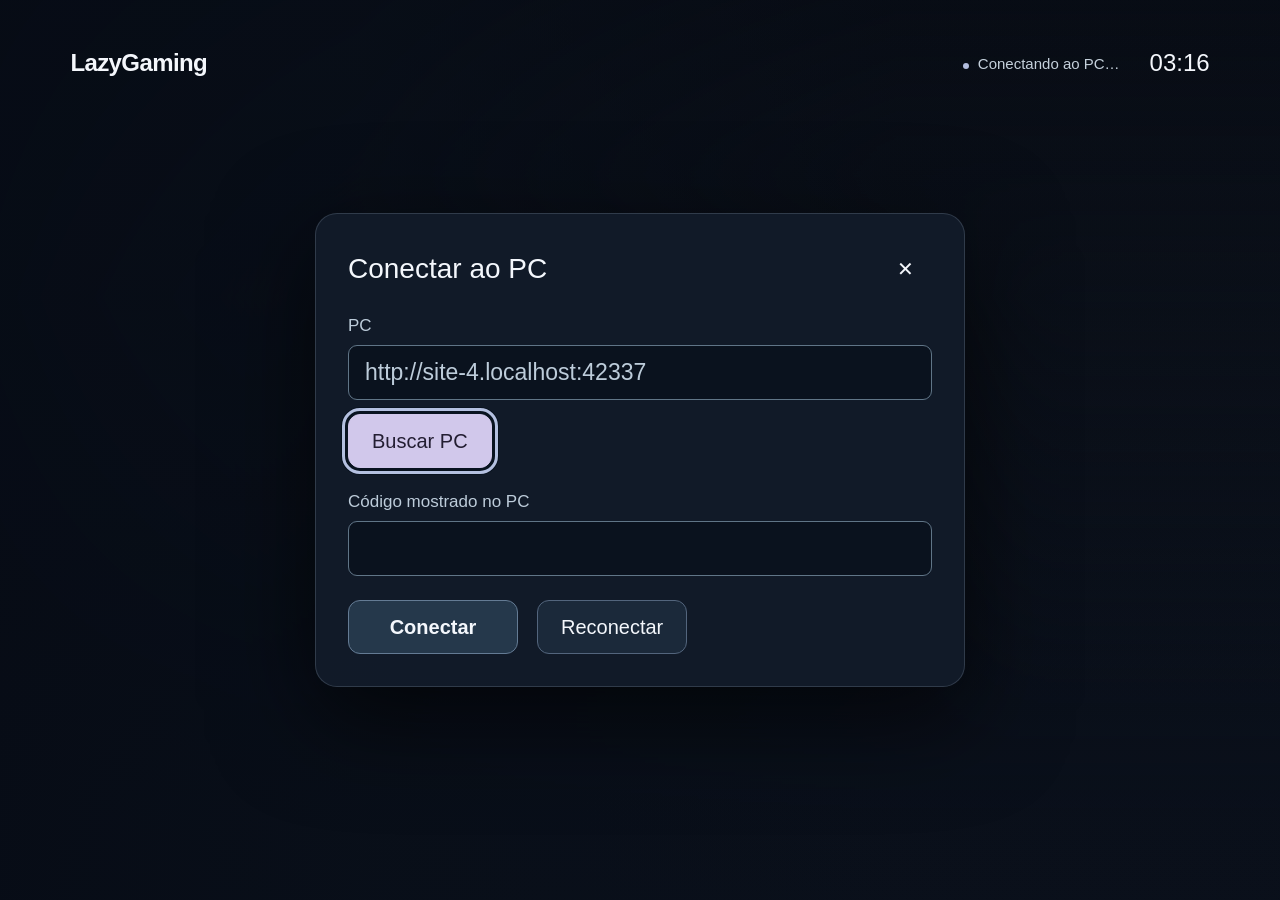
==== commit 7899e970: "PC 0.24.0: first-run setup inside the launcher, with illustrated controllers - First run now opens t" ====
--- a/tv/index.html
+++ b/tv/index.html
@@ -1,14 +1,32 @@
 <!doctype html>
-<html lang="pt-BR"><head><meta charset="utf-8"><meta name="viewport" content="width=device-width,initial-scale=1"><title>LazyGaming</title><link rel="stylesheet" href="style.css"></head><body>
+<html lang="pt-BR"><head><meta charset="utf-8"><meta name="viewport" content="width=device-width,initial-scale=1"><title>LazyGaming</title><link rel="stylesheet" href="style.css"><link rel="stylesheet" href="controller-art.css"></head><body>
 <img id="liveGameFrame" class="live-frame" alt="" aria-hidden="true" hidden><div id="backdrop" aria-hidden="true"><img id="backdropA" class="backdrop-layer" alt=""><img id="backdropB" class="backdrop-layer" alt=""></div><div class="scene-shade" aria-hidden="true"></div>
 <header class="topbar"><div class="brand">LazyGaming</div><div class="topbar-right"><button id="volumeButton" class="volume-chip" aria-label="Volume" aria-haspopup="dialog" tabindex="-1" hidden><svg viewBox="0 0 24 24" aria-hidden="true"><path d="M4 9h4l5-4v14l-5-4H4z"/><path class="volume-wave" d="M16.5 8.5a5 5 0 0 1 0 7M19 6a8.5 8.5 0 0 1 0 12"/></svg><span id="volumeChipLevel"></span><b id="volumeChipKey" class="volume-key" data-pad="top">△</b></button><span id="connection" class="connection">Conectando ao PC…</span><span id="clock"></span></div></header>
 <main id="library" hidden><section class="game-detail" aria-live="polite"><div class="game-meta"><span id="gameOrigin">Steam</span><span id="gameYear"></span><span id="gameState"></span></div><h1 id="gameTitle">Biblioteca</h1></section>
 <div class="rail-area"><div id="games" class="game-rail" aria-label="Biblioteca de jogos"></div></div><button id="gameSettings" class="metadata-cue" aria-label="Editar metadados" aria-haspopup="dialog" hidden>Metadados</button><nav id="dockActions" class="console-dock" aria-label="Ações da biblioteca"><div class="hero-actions"><button id="heroPlay" class="primary">Jogar <span aria-hidden="true">▷</span></button><button id="heroStop" class="secondary" hidden>Encerrar</button></div><button id="moveToTv" class="dock-button" hidden><span class="dock-icon" aria-hidden="true"><svg viewBox="0 0 32 32"><rect x="3" y="5" width="26" height="18" rx="2"/><path d="M11 28h10M16 23v5M10 14h12m-5-5 5 5-5 5"/></svg></span><span class="dock-label">Mover para a TV</span></button><button id="streamShortcut" class="dock-button" aria-label="Transmissão"><span class="dock-icon"><svg viewBox="0 0 24 24" aria-hidden="true"><rect x="3" y="4" width="18" height="13" rx="2"/><path d="M8 21h8M12 17v4M10 8l5 3-5 3z"/></svg></span><span class="dock-label">Transmissão</span></button><button id="settings" class="dock-button" aria-label="Configurações"><span class="dock-icon"><svg viewBox="0 0 24 24" aria-hidden="true"><circle cx="12" cy="12" r="4"/><path d="m10 3 4 0 .7 3 2.3 1.3 3-.9 2 3.5-2.3 2.1v2.6l2.3 2.1-2 3.5-3-.9-2.3 1.3-.7 3h-4l-.7-3L7 18.3l-3 .9-2-3.5 2.3-2.1V11L2 8.9l2-3.5 3 .9L9.3 5z"/></svg></span><span class="dock-label">Configurações</span></button></nav><footer class="bottom-bar"><div class="navigation-hints"><span><b data-pad="dpad-h">◀ ▶</b> Selecionar</span><span><b data-pad="confirm">OK</b> Jogar</span><span><b data-pad="back">↩</b> Voltar</span><span id="volumeHint" hidden><b id="volumeHintKey" data-pad="top">△</b> Volume</span></div><span id="runningSummary"></span><span class="mouse-hint" id="mouseHint">Touchpad · microfone 1,5 s</span></footer></main>
 <p id="message" role="status" aria-live="polite"></p>
+<section id="firstRun" class="first-run" role="dialog" aria-modal="true" aria-labelledby="frTitle" hidden>
+<header class="fr-top"><div class="brand">LazyGaming</div><ol id="frDots" class="fr-dots" aria-hidden="true"><li></li><li></li><li></li><li></li></ol></header>
+<div class="fr-stage">
+<div class="fr-step" data-step="0"><p class="fr-eyebrow">Passo 1 de 3</p><h1 id="frTitle" class="fr-title">Onde você vai jogar?</h1><p class="fr-note">Escolha a tela que recebe o jogo: TV, monitor ou a própria tela do notebook.</p><div id="frDisplays" class="fr-options"></div></div>
+<div class="fr-step" data-step="1"><p class="fr-eyebrow">Passo 2 de 3</p><h1 class="fr-title">Seu controle</h1><p id="frChip" class="fr-chip" role="status"></p>
+<div class="fr-controller"><div class="fr-main"><div id="frArt" class="fr-art"></div><p id="frSentence" class="fr-sentence"></p><p id="frCapture" class="fr-capture" role="status"></p>
+<div id="frKinds" class="fr-row" hidden></div>
+<div class="fr-row"><button id="frChange" class="fr-pill">Mudar botão</button><button id="frDouble" class="fr-pill" aria-pressed="true">Duplo toque</button><button id="frHold" class="fr-pill" aria-pressed="false">Segurar</button></div>
+<div id="frHoldTimes" class="fr-row" hidden></div></div>
+<aside id="frMouse" class="fr-mouse" hidden><div id="frMouseArt" class="fr-mini"></div><h2>Mouse pelo controle</h2><p id="frMouseSentence"></p><div id="frTouch" hidden></div><p id="frMouseMoves" class="fr-small"></p></aside></div></div>
+<div class="fr-step" data-step="2"><p class="fr-eyebrow">Passo 3 de 3</p><h1 class="fr-title">Som e telas</h1><p class="fr-note">Para onde vai o som dos jogos.</p><div id="frAudio" class="fr-options compact"></div>
+<button id="frOnlyDisplay" class="fr-switch" aria-pressed="true"><span class="fr-switch-text">Usar só a tela de jogo durante a partida<small>Os outros monitores voltam ao terminar.</small></span><span class="fr-toggle" aria-hidden="true"></span></button></div>
+<div class="fr-step fr-done" data-step="3"><svg class="fr-check" viewBox="0 0 52 52" aria-hidden="true"><circle cx="26" cy="26" r="23"/><path d="M15 27l7 7 15-16"/></svg><h1 class="fr-title">Tudo pronto!</h1><p id="frDoneText" class="fr-sentence"></p><button id="frPlay" class="primary fr-play">Ir para os jogos</button></div>
+</div>
+<p id="frError" class="fr-error" role="alert"></p>
+<footer class="fr-foot"><button id="frBack" class="secondary">Voltar</button><div class="navigation-hints"><span><b data-pad="dpad">◀ ▶</b> Navegar</span><span><b data-pad="confirm">OK</b> Selecionar</span><span><b data-pad="back">↩</b> Voltar</span></div><button id="frNext" class="primary">Continuar</button></footer>
+</section>
+
 <div id="volumeHud" class="volume-hud" role="dialog" aria-label="Volume" hidden><div class="volume-head"><svg viewBox="0 0 24 24" aria-hidden="true"><path d="M4 9h4l5-4v14l-5-4H4z"/><path class="volume-wave" d="M16.5 8.5a5 5 0 0 1 0 7M19 6a8.5 8.5 0 0 1 0 12"/></svg><span id="volumeDevice">Volume</span><strong id="volumeValue">–</strong></div><div class="volume-row"><button id="volumeDown" class="volume-step" tabindex="-1" aria-label="Diminuir volume">−</button><div class="volume-track" role="progressbar" aria-valuemin="0" aria-valuemax="100" id="volumeTrack"><div id="volumeFill" class="volume-fill"></div></div><button id="volumeUp" class="volume-step" tabindex="-1" aria-label="Aumentar volume">+</button></div><p class="volume-hint"><b data-pad="dpad-h">◀ ▶</b> −5 / +5 · <b data-pad="confirm">OK</b> ou <b id="volumeCloseKey" data-pad="top">△</b> fechar</p></div>
 <aside id="gameOptions" class="panel settings-panel" role="dialog" aria-modal="true" aria-labelledby="gameOptionsTitle" hidden><div class="panel-heading"><img id="gameIcon" width="40" height="40" alt="" hidden><h2 id="gameOptionsTitle">Opções do jogo</h2><button id="closeGameOptions" class="icon-button" aria-label="Fechar opções do jogo">✕</button></div><section><label>Nome na biblioteca<input id="gameName" maxlength="120" autocomplete="off"></label><button id="saveGameName">Salvar nome</button><button id="resetGameName">Restaurar nome</button></section><section><h3>Metadados</h3><p id="gameMetadataSummary" class="setting-note"></p><p id="gameDescription" class="setting-note" hidden></p><div id="metadataCatalog"><label>Buscar por nome ou link Steam<input id="metadataQuery" maxlength="120" autocomplete="off"></label><button id="searchMetadata">Buscar metadados</button><p id="metadataSearchState" class="setting-note" role="status"></p><div id="metadataResults"></div></div></section></aside>
 <section id="setup" class="panel connection-panel"><div class="panel-heading"><h2>Conectar ao PC</h2><button id="closeSetup" class="icon-button" aria-label="Fechar conexão">✕</button></div><div id="localSetup" hidden><button id="newCode">Gerar código para a TV</button><p id="pairCode"></p><p id="pcAddress"></p></div><button id="recoverConnection" class="primary" hidden>Recuperar conexão</button><label>PC<input id="address" placeholder="Endereço do PC" autocomplete="off"></label><button id="find">Buscar PC</button><label>Código mostrado no PC<input id="code" type="text" inputmode="numeric" maxlength="8" autocomplete="off"></label><div class="panel-actions"><button id="pair" class="primary">Conectar</button><button id="reconnect">Reconectar</button></div></section>
 <aside id="options" class="panel settings-panel" hidden><div class="panel-heading"><h2>Configurações</h2><button id="closeOptions" class="icon-button" aria-label="Fechar configurações">✕</button></div><section id="pcHubSection" hidden><h3>Central do PC</h3><button id="openPcHub">Gerenciar biblioteca e pastas</button></section><section><h3>Biblioteca</h3><button id="refresh">Atualizar estado</button><button id="rescan">Buscar jogos instalados</button></section><section><h3>Monitores do PC</h3><button id="monitorsOff" aria-pressed="true">Desligados</button><button id="monitorsOn" aria-pressed="false">Ligados</button><p id="displayNote" class="setting-note"></p></section><section class="audio"><h3>Saída de áudio</h3><div id="audio"></div></section><section id="hdmiSection" hidden><h3>Entrada do PC</h3><div id="hdmiOptions"></div></section><section id="liveBackgroundSection" hidden><h3>Menu</h3><button id="liveBackgroundToggle">Jogo ao fundo: ligado</button></section><section id="streamSettings"><h3>Transmissão</h3><p id="streamSharedStatus" class="setting-note"></p><p id="streamProfile" class="setting-note"></p><button id="streamAuto"></button><button id="streamResolution"></button><button id="streamFps"></button><button id="streamBitrate"></button><button id="streamCodec"></button><button id="streamApply">Aplicar qualidade</button><button id="streamTest">Testar transmissão</button><button id="streamDisconnect">Desconectar vídeo</button><p id="streamNote" class="setting-note"></p></section><section><h3>Controle</h3><p id="touchpadMode">Mouse no touchpad: desligado</p><p id="touchpadStatus" class="setting-note">Segure o botão de microfone por 1,5 segundo para alternar.</p></section><section><button id="connectionSettings">Conexão com o PC</button></section></aside>
 <div id="transport" role="dialog" aria-modal="true" aria-labelledby="transportTitle" hidden><div class="dialog"><h2 id="transportTitle">Como jogar?</h2><section id="launchChoices" hidden><h3 id="launchChoiceLabel">Versão</h3><div id="launchChoiceButtons" class="launch-choice-buttons" role="group" aria-labelledby="launchChoiceLabel"></div></section><p id="transportNote"></p><div class="panel-actions"><button id="chooseCable" class="primary">Cabo</button><button id="chooseStream">Stream</button><button id="cancelTransport">Cancelar</button></div></div></div>
 <div id="modal" role="dialog" aria-modal="true" hidden><div class="dialog"><h2 id="modalTitle"></h2><p id="modalText"></p><div class="panel-actions"><button id="cancel">Cancelar</button><button id="accept" class="primary">Confirmar</button></div></div></div>
-<script src="$WEBAPIS/webapis/webapis.js"></script><script src="crypto.js"></script><script src="presentation.js"></script><script src="platform.js"></script><script src="app.js"></script><script src="stream-policy.js"></script><script src="stream.js"></script></body></html>
+<script src="$WEBAPIS/webapis/webapis.js"></script><script src="crypto.js"></script><script src="presentation.js"></script><script src="platform.js"></script><script src="app.js"></script><script src="stream-policy.js"></script><script src="stream.js"></script><script src="controller-art.js"></script><script src="first-run.js"></script></body></html>
--- a/tv/style.css
+++ b/tv/style.css
@@ -70,3 +70,47 @@
 .desktop-launcher #streamShortcut,.desktop-launcher #streamSettings{display:none!important}
 /* Glifos de botão do controle (launcher PC): face clara, símbolo escuro. */
 .pad-glyph{display:inline-flex!important;align-items:center;justify-content:center;width:27px;height:27px!important;min-width:0!important;padding:0!important;border:0!important;background:none!important;border-radius:50%;vertical-align:middle;filter:drop-shadow(0 1px 2px #0008)}.pad-glyph svg{width:100%;height:100%;display:block}.volume-chip .pad-glyph{width:23px;height:23px!important}.volume-hint .pad-glyph{width:21px;height:21px!important;vertical-align:-5px}
+/* Primeiro uso no launcher do PC: mesma identidade, uma etapa por vez, centralizado. */
+.first-run{position:fixed;inset:0;z-index:50;display:flex;flex-direction:column;padding:4.2vh 6vw 3.6vh;background:radial-gradient(1100px 680px at 72% 18%,#2a2645 0%,transparent 62%),radial-gradient(900px 620px at 8% 92%,#17283c 0%,transparent 60%),#0b1019;overflow:hidden}.first-run>*{animation:fr-in .55s cubic-bezier(.2,.8,.2,1)}
+.first-run.leaving{animation:fr-out .26s ease-in forwards}
+.fr-top{display:flex;align-items:center;justify-content:space-between;min-height:54px}.fr-top .brand{font-size:24px}
+.fr-dots{display:flex;gap:10px;list-style:none;margin:0;padding:0}.fr-dots li{width:9px;height:9px;border-radius:5px;background:#3a3f57;transition:width .35s cubic-bezier(.2,.8,.2,1),background .35s}.fr-dots li.current{width:32px;background:var(--accent)}.fr-dots li.done{background:#8f86b3}
+.fr-stage{flex:1;display:flex;align-items:center;justify-content:center;min-height:0;overflow-y:auto;padding:12px 0;scrollbar-width:none}.fr-stage::-webkit-scrollbar{display:none}
+.fr-step{width:min(1120px,100%);text-align:center}.fr-step.entering{animation:fr-step .42s cubic-bezier(.2,.8,.2,1)}
+.fr-eyebrow{color:var(--accent);letter-spacing:3px;text-transform:uppercase;font-size:14px;font-weight:600;margin:0 0 10px}
+.fr-title{font-size:clamp(34px,3.4vw,62px);font-weight:500;letter-spacing:-1.5px;line-height:1.08;margin:0 auto 12px;max-width:none;text-wrap:balance;text-shadow:none}
+.fr-note{color:var(--muted);font-size:20px;line-height:1.5;margin:0 auto 34px;max-width:720px}
+.fr-options{display:flex;flex-wrap:wrap;gap:18px;justify-content:center}
+.fr-option{display:flex;flex-direction:column;align-items:flex-start;gap:6px;min-width:290px;max-width:440px;padding:22px 26px;border-radius:18px;border:1px solid #3d4a5d;background:#141d2bd9;text-align:left;transition:transform .16s cubic-bezier(.2,.8,.2,1),box-shadow .16s,background .16s}
+.fr-option[aria-pressed=true]{border-color:var(--accent);background:#2a2845;box-shadow:inset 0 0 0 1px var(--accent)}
+.fr-option[aria-pressed=true] .fr-option-name:before{content:'✓';display:inline-block;margin-right:10px;color:var(--accent)}
+.fr-option.controller-focused,.fr-option:focus-visible{transform:translateY(-3px) scale(1.02)}
+.fr-option.controller-focused .fr-option-name:before,.fr-option:focus-visible .fr-option-name:before{color:var(--focus-text)}
+.fr-option-name{font-size:22px;font-weight:600}.fr-option-detail{color:var(--muted);font-size:16px}
+.fr-option.controller-focused .fr-option-detail,.fr-option:focus-visible .fr-option-detail{color:#40395a}
+.fr-badge{font-style:normal;margin-left:10px;font-size:12px;font-weight:600;padding:3px 9px;border-radius:999px;background:#c8bfe633;color:var(--accent);vertical-align:middle}
+.fr-option.controller-focused .fr-badge{background:#231e3222;color:var(--focus-text)}
+.fr-options.compact{display:grid;grid-template-columns:repeat(auto-fit,minmax(260px,1fr));max-width:640px;margin:0 auto}.fr-options.compact .fr-option{max-width:none}.fr-options.compact .fr-option{min-width:250px;padding:16px 20px}.fr-options.compact .fr-option-name{font-size:18px}
+.fr-chip{display:inline-flex;align-items:center;gap:10px;padding:8px 16px;border-radius:999px;background:#ffffff0d;color:var(--muted);font-size:17px;margin:0 0 14px}
+.fr-chip:before{content:'';width:9px;height:9px;border-radius:50%;background:#6c7389;animation:fr-breathe 1.6s ease-in-out infinite}
+.fr-chip.connected{color:#ece8f7;background:#c8bfe61f}.fr-chip.connected:before{background:#9be7b5;box-shadow:0 0 10px #9be7b5aa;animation:none}.fr-chip.arrived{animation:fr-pop .55s cubic-bezier(.2,.8,.2,1)}
+.fr-controller{display:flex;gap:38px;align-items:center;justify-content:center;flex-wrap:wrap}
+.fr-main{flex:1 1 520px;max-width:640px}.fr-art{width:min(500px,100%);margin:0 auto}
+.fr-sentence{font-size:22px;line-height:1.45;margin:10px 0 4px}.fr-sentence strong{color:var(--accent);font-weight:600}
+.fr-capture{min-height:26px;color:var(--muted);font-size:16px;margin:0 0 6px}
+.fr-row{display:flex;gap:12px;justify-content:center;flex-wrap:wrap;margin:10px 0}
+.fr-pill{min-height:48px;border-radius:999px;padding:10px 22px;font-size:17px}.fr-pill[aria-pressed=true]{border-color:var(--accent);background:#2a2845;box-shadow:inset 0 0 0 1px var(--accent)}.fr-pill.small{min-height:40px;padding:6px 16px;font-size:15px}
+.fr-mouse{flex:0 1 360px;text-align:left;padding:22px 24px;border-radius:20px;background:#141d2bd9;border:1px solid #2f3a4d;animation:fr-step .5s .08s cubic-bezier(.2,.8,.2,1) both}.fr-mouse h2{font-size:20px;font-weight:600;margin:6px 0}.fr-mouse p{font-size:16px;line-height:1.45;margin:6px 0}.fr-mouse strong{color:var(--accent)}.fr-mini{width:210px}.fr-small{color:var(--muted);font-size:14px!important}
+.fr-switch{display:flex;align-items:center;justify-content:space-between;gap:24px;margin:30px auto 0;width:min(660px,100%);padding:18px 22px;border-radius:16px;text-align:left}.fr-switch small{display:block;color:var(--muted);font-size:14px;margin-top:4px}.fr-switch.controller-focused small{color:#40395a}
+.fr-toggle{width:54px;height:30px;border-radius:15px;background:#3a3f57;position:relative;flex:none;transition:background .2s}.fr-toggle:after{content:'';position:absolute;top:4px;left:4px;width:22px;height:22px;border-radius:50%;background:#cfd6e6;transition:left .22s cubic-bezier(.2,.8,.2,1),background .2s}.fr-switch[aria-pressed=true] .fr-toggle{background:#8f86b3}.fr-switch[aria-pressed=true] .fr-toggle:after{left:28px;background:#fff}
+.fr-done .fr-check{width:118px;height:118px;margin:0 auto 18px;display:block;filter:drop-shadow(0 0 18px #c8bfe655)}.fr-check circle{fill:none;stroke:var(--accent);stroke-width:2.5;stroke-dasharray:150;stroke-dashoffset:150;animation:fr-draw .7s ease-out forwards}.fr-check path{fill:none;stroke:#fff;stroke-width:3.2;stroke-linecap:round;stroke-linejoin:round;stroke-dasharray:40;stroke-dashoffset:40;animation:fr-draw .38s .5s ease-out forwards}
+.fr-play{margin-top:24px;min-width:280px}
+.fr-error{text-align:center;color:#ffb8b8;min-height:24px;margin:6px 0;font-size:17px}
+.fr-foot{display:flex;align-items:center;justify-content:space-between;gap:20px;border-top:1px solid #a9b9c12b;padding-top:18px}.fr-foot .navigation-hints{color:#aebccc;font-size:14px}.fr-foot button{min-width:170px}
+.fr-foot .ghost{visibility:hidden}
+@keyframes fr-in{from{opacity:0}to{opacity:1}}@keyframes fr-out{to{opacity:0;transform:scale(1.015)}}
+@keyframes fr-step{from{opacity:0;transform:translateY(14px)}to{opacity:1;transform:none}}
+@keyframes fr-pop{0%{transform:scale(1)}40%{transform:scale(1.08)}100%{transform:scale(1)}}
+@keyframes fr-breathe{50%{opacity:.35}}@keyframes fr-draw{to{stroke-dashoffset:0}}
+@media(max-height:960px){.fr-art{width:min(420px,100%)}.fr-mini{width:180px}.fr-title{margin-bottom:8px}.fr-chip{margin-bottom:6px}.fr-row{margin:8px 0}}@media(max-height:820px){.fr-note{margin-bottom:20px;font-size:18px}.fr-art{width:min(360px,100%)}.fr-option{padding:16px 20px}.fr-sentence{font-size:19px}}
+@media(prefers-reduced-motion:reduce){.first-run>*,.fr-step.entering,.fr-mouse,.fr-chip.arrived,.first-run.leaving{animation:none!important}.fr-check circle,.fr-check path{animation:none;stroke-dashoffset:0}}
--- a/tv/controller-art.css
+++ b/tv/controller-art.css
@@ -0,0 +1,38 @@
+/* Ilustrações dos controles (Central e launcher). */
+.pad-art{position:relative}
+.pad-art svg{width:100%;height:auto;display:block;overflow:visible;animation:pad-art-in .42s cubic-bezier(.2,.8,.2,1)}
+.pad-art .body{fill:#232331;stroke:#4d4a66;stroke-width:1.6}
+.pad-art .back{fill:#29283a;stroke:#4d4a66;stroke-width:1}
+.pad-art .cap{fill:#33324a;stroke:#5a5676;stroke-width:1}
+.pad-art .inert .cap{fill:#2c2b40}
+.pad-art .home .cap{fill:#2a2940;stroke:#6b6690}
+.pad-art .dpad path{fill:#33324a;stroke:#5a5676;stroke-width:1}
+.pad-art .stick .cap{fill:#262536}
+.pad-art .stick-top{fill:#3a3954;stroke:#5f5a7c}
+.pad-art .glyph{fill:none;stroke:#bdb7d6;stroke-width:1.7;stroke-linecap:round;stroke-linejoin:round}
+.pad-art .glyph.letter{fill:#bdb7d6;stroke:none;font:600 12px "Segoe UI",system-ui,sans-serif}
+.pad-art .glyph.letter.small{font-size:11px}
+.pad-art .label{fill:#a9a4c3;font:600 8.5px "Segoe UI",system-ui,sans-serif;letter-spacing:.4px}
+.pad-art .hot .cap,.pad-art .back.hot{fill:#e4defa;stroke:#fff}
+.pad-art .hot .stick-top{fill:#cfc6ee;stroke:#fff}
+.pad-art .hot .glyph{stroke:#2a2540}.pad-art .hot .glyph.letter,.pad-art .hot .label{fill:#2a2540}
+.pad-art .halo{fill:none;stroke:#c8bfe6;stroke-width:2;opacity:.6;filter:drop-shadow(0 0 6px #c8bfe6)}
+.pad-art .ripple,.pad-art .burst{fill:none;stroke:#ece7fd;stroke-width:2;opacity:0}
+.pad-art .hold-ring{fill:none;stroke:#f3f0ff;stroke-width:3;stroke-linecap:round;stroke-dasharray:100;stroke-dashoffset:100;filter:drop-shadow(0 0 5px #c8bfe6)}
+.pad-art .btn,.pad-art .ripple,.pad-art .burst,.pad-art .back,.touch-demo .finger,.touch-demo .finger-glow,.touch-demo .cursor,.touch-demo .tap{transform-box:view-box}
+.pad-art.waiting .body{stroke-dasharray:5 6}
+.pad-art.waiting .hot .cap,.pad-art.waiting .back.hot{fill:#3a3856;stroke:#7c76a0}
+.pad-art.listening .btn:not(.inert) .cap,.pad-art.listening .back{animation:pad-listen 1.3s ease-in-out infinite}
+.pad-art.picked svg{animation:pad-picked .55s cubic-bezier(.2,.8,.2,1)}
+.touch-demo svg{width:100%;max-width:300px;display:block;margin:6px 0}
+.touch-demo .pad-surface{fill:#1e1e2b;stroke:#5a5676;stroke-width:1.2}
+.touch-demo .screen{fill:#141420;stroke:#5a5676;stroke-width:1.2}
+.touch-demo .stand{fill:#33324a}
+.touch-demo .arrow{fill:none;stroke:#8d88a8;stroke-width:2;stroke-linecap:round;stroke-linejoin:round}
+.touch-demo .finger{fill:#e4defa}.touch-demo .finger-glow{fill:#c8bfe6;opacity:.22}
+.touch-demo .cursor{fill:#fff;stroke:#1b1a26;stroke-width:1}
+.touch-demo .tap{fill:none;stroke:#fff;stroke-width:2;opacity:0}
+@keyframes pad-art-in{from{opacity:0;transform:translateY(8px) scale(.98)}to{opacity:1;transform:none}}
+@keyframes pad-listen{50%{fill:#4a4572;stroke:#9c94c6}}
+@keyframes pad-picked{0%{transform:scale(1)}40%{transform:scale(1.035)}100%{transform:scale(1)}}
+@media(prefers-reduced-motion:reduce){.pad-art svg,.pad-art.picked svg,.pad-art.listening .cap{animation:none!important}}
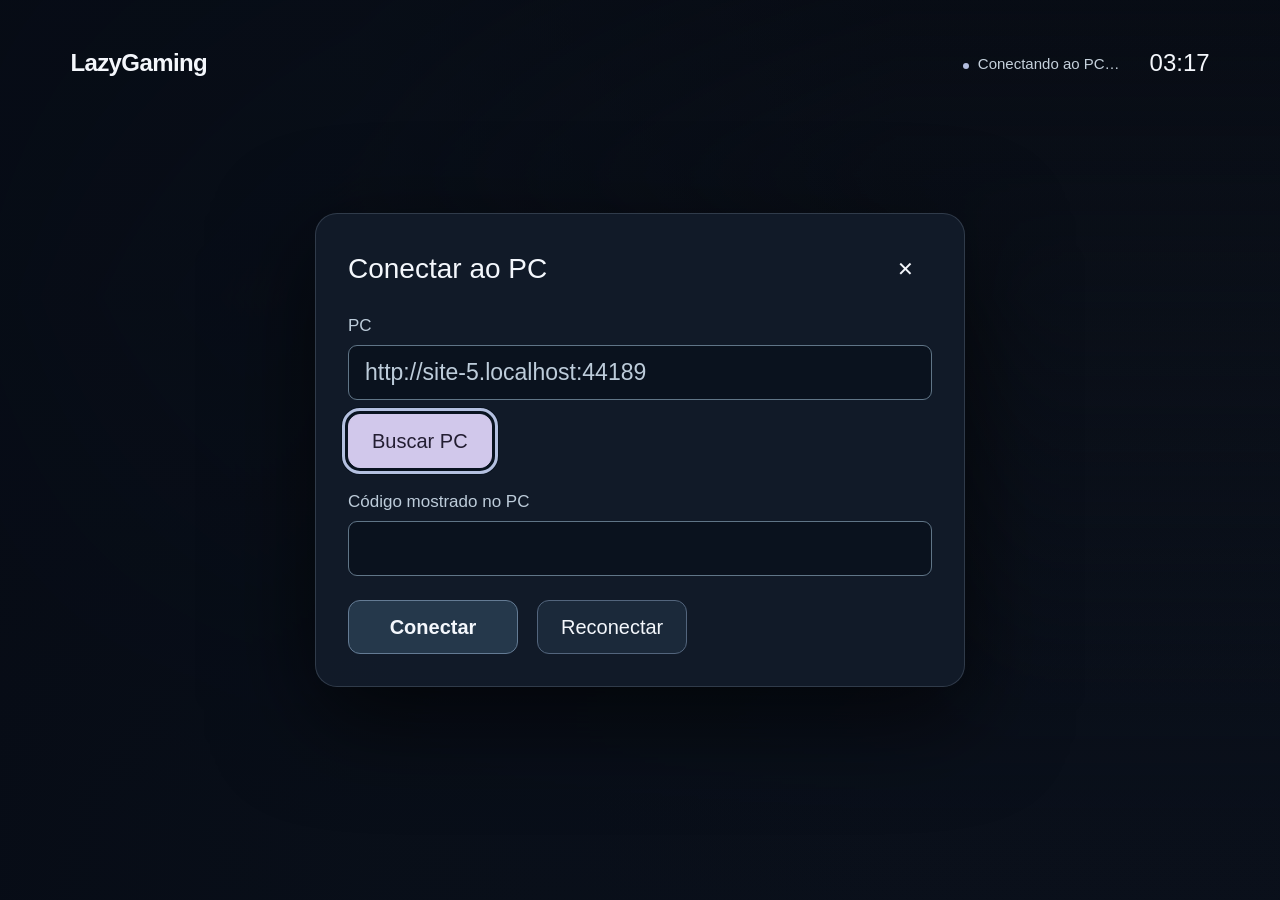
==== commit 2787d987: "PC 0.25.0: games and Windows steps in first run, advanced settings in the launcher, display-independ" ====
--- a/tv/index.html
+++ b/tv/index.html
@@ -6,18 +6,25 @@
 <div class="rail-area"><div id="games" class="game-rail" aria-label="Biblioteca de jogos"></div></div><button id="gameSettings" class="metadata-cue" aria-label="Editar metadados" aria-haspopup="dialog" hidden>Metadados</button><nav id="dockActions" class="console-dock" aria-label="Ações da biblioteca"><div class="hero-actions"><button id="heroPlay" class="primary">Jogar <span aria-hidden="true">▷</span></button><button id="heroStop" class="secondary" hidden>Encerrar</button></div><button id="moveToTv" class="dock-button" hidden><span class="dock-icon" aria-hidden="true"><svg viewBox="0 0 32 32"><rect x="3" y="5" width="26" height="18" rx="2"/><path d="M11 28h10M16 23v5M10 14h12m-5-5 5 5-5 5"/></svg></span><span class="dock-label">Mover para a TV</span></button><button id="streamShortcut" class="dock-button" aria-label="Transmissão"><span class="dock-icon"><svg viewBox="0 0 24 24" aria-hidden="true"><rect x="3" y="4" width="18" height="13" rx="2"/><path d="M8 21h8M12 17v4M10 8l5 3-5 3z"/></svg></span><span class="dock-label">Transmissão</span></button><button id="settings" class="dock-button" aria-label="Configurações"><span class="dock-icon"><svg viewBox="0 0 24 24" aria-hidden="true"><circle cx="12" cy="12" r="4"/><path d="m10 3 4 0 .7 3 2.3 1.3 3-.9 2 3.5-2.3 2.1v2.6l2.3 2.1-2 3.5-3-.9-2.3 1.3-.7 3h-4l-.7-3L7 18.3l-3 .9-2-3.5 2.3-2.1V11L2 8.9l2-3.5 3 .9L9.3 5z"/></svg></span><span class="dock-label">Configurações</span></button></nav><footer class="bottom-bar"><div class="navigation-hints"><span><b data-pad="dpad-h">◀ ▶</b> Selecionar</span><span><b data-pad="confirm">OK</b> Jogar</span><span><b data-pad="back">↩</b> Voltar</span><span id="volumeHint" hidden><b id="volumeHintKey" data-pad="top">△</b> Volume</span></div><span id="runningSummary"></span><span class="mouse-hint" id="mouseHint">Touchpad · microfone 1,5 s</span></footer></main>
 <p id="message" role="status" aria-live="polite"></p>
 <section id="firstRun" class="first-run" role="dialog" aria-modal="true" aria-labelledby="frTitle" hidden>
-<header class="fr-top"><div class="brand">LazyGaming</div><ol id="frDots" class="fr-dots" aria-hidden="true"><li></li><li></li><li></li><li></li></ol></header>
+<header class="fr-top"><div class="brand">LazyGaming</div><ol id="frDots" class="fr-dots" aria-hidden="true"><li></li><li></li><li></li><li></li><li></li><li></li></ol></header>
 <div class="fr-stage">
-<div class="fr-step" data-step="0"><p class="fr-eyebrow">Passo 1 de 3</p><h1 id="frTitle" class="fr-title">Onde você vai jogar?</h1><p class="fr-note">Escolha a tela que recebe o jogo: TV, monitor ou a própria tela do notebook.</p><div id="frDisplays" class="fr-options"></div></div>
-<div class="fr-step" data-step="1"><p class="fr-eyebrow">Passo 2 de 3</p><h1 class="fr-title">Seu controle</h1><p id="frChip" class="fr-chip" role="status"></p>
+<div class="fr-step" data-step="0"><p class="fr-eyebrow">Passo 1 de 5</p><h1 id="frTitle" class="fr-title">Onde você vai jogar?</h1><p class="fr-note">Escolha a tela que recebe o jogo: TV, monitor ou a própria tela do notebook.</p><div id="frDisplays" class="fr-options"></div></div>
+<div class="fr-step" data-step="1"><p class="fr-eyebrow">Passo 2 de 5</p><h1 class="fr-title">Seu controle</h1><p id="frChip" class="fr-chip" role="status"></p>
 <div class="fr-controller"><div class="fr-main"><div id="frArt" class="fr-art"></div><p id="frSentence" class="fr-sentence"></p><p id="frCapture" class="fr-capture" role="status"></p>
 <div id="frKinds" class="fr-row" hidden></div>
 <div class="fr-row"><button id="frChange" class="fr-pill">Mudar botão</button><button id="frDouble" class="fr-pill" aria-pressed="true">Duplo toque</button><button id="frHold" class="fr-pill" aria-pressed="false">Segurar</button></div>
 <div id="frHoldTimes" class="fr-row" hidden></div></div>
 <aside id="frMouse" class="fr-mouse" hidden><div id="frMouseArt" class="fr-mini"></div><h2>Mouse pelo controle</h2><p id="frMouseSentence"></p><div id="frTouch" hidden></div><p id="frMouseMoves" class="fr-small"></p></aside></div></div>
-<div class="fr-step" data-step="2"><p class="fr-eyebrow">Passo 3 de 3</p><h1 class="fr-title">Som e telas</h1><p class="fr-note">Para onde vai o som dos jogos.</p><div id="frAudio" class="fr-options compact"></div>
+<div class="fr-step" data-step="2"><p class="fr-eyebrow">Passo 3 de 5</p><h1 class="fr-title">Som e telas</h1><p class="fr-note">Para onde vai o som dos jogos.</p><div id="frAudio" class="fr-options compact"></div>
 <button id="frOnlyDisplay" class="fr-switch" aria-pressed="true"><span class="fr-switch-text">Usar só a tela de jogo durante a partida<small>Os outros monitores voltam ao terminar.</small></span><span class="fr-toggle" aria-hidden="true"></span></button></div>
-<div class="fr-step fr-done" data-step="3"><svg class="fr-check" viewBox="0 0 52 52" aria-hidden="true"><circle cx="26" cy="26" r="23"/><path d="M15 27l7 7 15-16"/></svg><h1 class="fr-title">Tudo pronto!</h1><p id="frDoneText" class="fr-sentence"></p><button id="frPlay" class="primary fr-play">Ir para os jogos</button></div>
+<div class="fr-step" data-step="3"><p class="fr-eyebrow">Passo 4 de 5</p><h1 class="fr-title">Seus jogos</h1><p class="fr-note">Os jogos da Steam entram sozinhos. Para os outros, escolha as pastas onde eles ficam: tudo dentro delas é indexado.</p>
+<div id="frSteam" class="fr-card"></div><div id="frFolders" class="fr-folders"></div>
+<div class="fr-row"><button id="frAddFolder" class="fr-pill">Adicionar pasta de jogos</button><button id="frScan" class="fr-pill">Buscar de novo</button></div><p id="frGamesCount" class="fr-sentence" role="status"></p></div>
+<div class="fr-step" data-step="4"><p class="fr-eyebrow">Passo 5 de 5</p><h1 class="fr-title">Do seu jeito</h1><p class="fr-note">Como o LazyGaming fica no seu Windows. Dá para mudar depois em Configurações avançadas.</p>
+<div class="fr-switches"><button id="frStartup" class="fr-switch" aria-pressed="true"><span class="fr-switch-text">Iniciar com o Windows<small>Fica pronto na área de notificação; o atalho do controle abre o launcher.</small></span><span class="fr-toggle" aria-hidden="true"></span></button>
+<button id="frDesktop" class="fr-switch" aria-pressed="true"><span class="fr-switch-text">Atalho na área de trabalho<small>O LazyGaming também aparece na busca do Windows.</small></span><span class="fr-toggle" aria-hidden="true"></span></button>
+<button id="frSteamGuide" class="fr-switch" aria-pressed="true"><span class="fr-switch-text">Botão PS / Xbox / Home não abre o Steam<small>Evita o Big Picture por cima do launcher e dos jogos.</small></span><span class="fr-toggle" aria-hidden="true"></span></button></div></div>
+<div class="fr-step fr-done" data-step="5"><svg class="fr-check" viewBox="0 0 52 52" aria-hidden="true"><circle cx="26" cy="26" r="23"/><path d="M15 27l7 7 15-16"/></svg><h1 class="fr-title">Tudo pronto!</h1><p id="frDoneText" class="fr-sentence"></p><button id="frPlay" class="primary fr-play">Ir para os jogos</button></div>
 </div>
 <p id="frError" class="fr-error" role="alert"></p>
 <footer class="fr-foot"><button id="frBack" class="secondary">Voltar</button><div class="navigation-hints"><span><b data-pad="dpad">◀ ▶</b> Navegar</span><span><b data-pad="confirm">OK</b> Selecionar</span><span><b data-pad="back">↩</b> Voltar</span></div><button id="frNext" class="primary">Continuar</button></footer>
@@ -26,7 +33,13 @@
 <div id="volumeHud" class="volume-hud" role="dialog" aria-label="Volume" hidden><div class="volume-head"><svg viewBox="0 0 24 24" aria-hidden="true"><path d="M4 9h4l5-4v14l-5-4H4z"/><path class="volume-wave" d="M16.5 8.5a5 5 0 0 1 0 7M19 6a8.5 8.5 0 0 1 0 12"/></svg><span id="volumeDevice">Volume</span><strong id="volumeValue">–</strong></div><div class="volume-row"><button id="volumeDown" class="volume-step" tabindex="-1" aria-label="Diminuir volume">−</button><div class="volume-track" role="progressbar" aria-valuemin="0" aria-valuemax="100" id="volumeTrack"><div id="volumeFill" class="volume-fill"></div></div><button id="volumeUp" class="volume-step" tabindex="-1" aria-label="Aumentar volume">+</button></div><p class="volume-hint"><b data-pad="dpad-h">◀ ▶</b> −5 / +5 · <b data-pad="confirm">OK</b> ou <b id="volumeCloseKey" data-pad="top">△</b> fechar</p></div>
 <aside id="gameOptions" class="panel settings-panel" role="dialog" aria-modal="true" aria-labelledby="gameOptionsTitle" hidden><div class="panel-heading"><img id="gameIcon" width="40" height="40" alt="" hidden><h2 id="gameOptionsTitle">Opções do jogo</h2><button id="closeGameOptions" class="icon-button" aria-label="Fechar opções do jogo">✕</button></div><section><label>Nome na biblioteca<input id="gameName" maxlength="120" autocomplete="off"></label><button id="saveGameName">Salvar nome</button><button id="resetGameName">Restaurar nome</button></section><section><h3>Metadados</h3><p id="gameMetadataSummary" class="setting-note"></p><p id="gameDescription" class="setting-note" hidden></p><div id="metadataCatalog"><label>Buscar por nome ou link Steam<input id="metadataQuery" maxlength="120" autocomplete="off"></label><button id="searchMetadata">Buscar metadados</button><p id="metadataSearchState" class="setting-note" role="status"></p><div id="metadataResults"></div></div></section></aside>
 <section id="setup" class="panel connection-panel"><div class="panel-heading"><h2>Conectar ao PC</h2><button id="closeSetup" class="icon-button" aria-label="Fechar conexão">✕</button></div><div id="localSetup" hidden><button id="newCode">Gerar código para a TV</button><p id="pairCode"></p><p id="pcAddress"></p></div><button id="recoverConnection" class="primary" hidden>Recuperar conexão</button><label>PC<input id="address" placeholder="Endereço do PC" autocomplete="off"></label><button id="find">Buscar PC</button><label>Código mostrado no PC<input id="code" type="text" inputmode="numeric" maxlength="8" autocomplete="off"></label><div class="panel-actions"><button id="pair" class="primary">Conectar</button><button id="reconnect">Reconectar</button></div></section>
-<aside id="options" class="panel settings-panel" hidden><div class="panel-heading"><h2>Configurações</h2><button id="closeOptions" class="icon-button" aria-label="Fechar configurações">✕</button></div><section id="pcHubSection" hidden><h3>Central do PC</h3><button id="openPcHub">Gerenciar biblioteca e pastas</button></section><section><h3>Biblioteca</h3><button id="refresh">Atualizar estado</button><button id="rescan">Buscar jogos instalados</button></section><section><h3>Monitores do PC</h3><button id="monitorsOff" aria-pressed="true">Desligados</button><button id="monitorsOn" aria-pressed="false">Ligados</button><p id="displayNote" class="setting-note"></p></section><section class="audio"><h3>Saída de áudio</h3><div id="audio"></div></section><section id="hdmiSection" hidden><h3>Entrada do PC</h3><div id="hdmiOptions"></div></section><section id="liveBackgroundSection" hidden><h3>Menu</h3><button id="liveBackgroundToggle">Jogo ao fundo: ligado</button></section><section id="streamSettings"><h3>Transmissão</h3><p id="streamSharedStatus" class="setting-note"></p><p id="streamProfile" class="setting-note"></p><button id="streamAuto"></button><button id="streamResolution"></button><button id="streamFps"></button><button id="streamBitrate"></button><button id="streamCodec"></button><button id="streamApply">Aplicar qualidade</button><button id="streamTest">Testar transmissão</button><button id="streamDisconnect">Desconectar vídeo</button><p id="streamNote" class="setting-note"></p></section><section><h3>Controle</h3><p id="touchpadMode">Mouse no touchpad: desligado</p><p id="touchpadStatus" class="setting-note">Segure o botão de microfone por 1,5 segundo para alternar.</p></section><section><button id="connectionSettings">Conexão com o PC</button></section></aside>
+<aside id="options" class="panel settings-panel" hidden><div class="panel-heading"><h2>Configurações</h2><button id="closeOptions" class="icon-button" aria-label="Fechar configurações">✕</button></div><section id="pcHubSection" hidden><h3>Central do PC</h3><button id="openPcHub">Gerenciar biblioteca e pastas</button></section><section><h3>Biblioteca</h3><button id="refresh">Atualizar estado</button><button id="rescan">Buscar jogos instalados</button></section><section><h3>Monitores do PC</h3><button id="monitorsOff" aria-pressed="true">Desligados</button><button id="monitorsOn" aria-pressed="false">Ligados</button><p id="displayNote" class="setting-note"></p></section><section class="audio"><h3>Saída de áudio</h3><div id="audio"></div></section><section id="hdmiSection" hidden><h3>Entrada do PC</h3><div id="hdmiOptions"></div></section><section id="liveBackgroundSection" hidden><h3>Menu</h3><button id="liveBackgroundToggle">Jogo ao fundo: ligado</button></section><section id="streamSettings"><h3>Transmissão</h3><p id="streamSharedStatus" class="setting-note"></p><p id="streamProfile" class="setting-note"></p><button id="streamAuto"></button><button id="streamResolution"></button><button id="streamFps"></button><button id="streamBitrate"></button><button id="streamCodec"></button><button id="streamApply">Aplicar qualidade</button><button id="streamTest">Testar transmissão</button><button id="streamDisconnect">Desconectar vídeo</button><p id="streamNote" class="setting-note"></p></section><section id="advancedEntry" hidden><h3>Avançado</h3><button id="advancedSettings">Configurações avançadas</button><p class="setting-note">Pastas de jogos, Steam, inicialização com o Windows e configuração inicial.</p></section><section><h3>Controle</h3><p id="touchpadMode">Mouse no touchpad: desligado</p><p id="touchpadStatus" class="setting-note">Segure o botão de microfone por 1,5 segundo para alternar.</p></section><section><button id="connectionSettings">Conexão com o PC</button></section></aside>
+<aside id="advanced" class="panel settings-panel advanced-panel" role="dialog" aria-modal="true" aria-labelledby="advancedTitle" hidden><div class="panel-heading"><h2 id="advancedTitle">Configurações avançadas</h2><button id="closeAdvanced" class="icon-button" aria-label="Voltar às configurações">✕</button></div>
+<section><h3>Pastas de jogos</h3><p id="advSteam" class="setting-note"></p><div id="advFolders" class="adv-folders"></div><div class="adv-row"><button id="advAddFolder">Adicionar pasta</button><button id="advScan">Buscar jogos agora</button></div>
+<button id="advSteamToggle" class="adv-switch" aria-pressed="true">Procurar jogos da Steam</button><button id="advAuto" class="adv-switch" aria-pressed="true">Atualizar a biblioteca sozinho</button><div id="advInterval" class="adv-row" role="group" aria-label="Intervalo entre buscas"></div><p id="advLibraryNote" class="setting-note" role="status"></p></section>
+<section><h3>Windows e Steam</h3><button id="advStartup" class="adv-switch" aria-pressed="false">Iniciar com o Windows</button><button id="advDesktop" class="adv-switch" aria-pressed="false">Atalho na área de trabalho</button><button id="advGuide" class="adv-switch" aria-pressed="true">Botão PS / Xbox / Home não abre o Steam</button><p id="advGuideNote" class="setting-note"></p></section>
+<section><h3>Controle, telas e som</h3><button id="advReview">Rever configuração inicial</button><p class="setting-note">Tela de jogo, atalho do controle, mouse e som no mesmo passo a passo do primeiro uso.</p></section>
+<section><h3>Mais opções</h3><button id="advCentral">Abrir Central completa</button><p class="setting-note">Fichas dos jogos, cadastro manual, TV Samsung e ajustes finos do mouse, no navegador.</p></section></aside>
 <div id="transport" role="dialog" aria-modal="true" aria-labelledby="transportTitle" hidden><div class="dialog"><h2 id="transportTitle">Como jogar?</h2><section id="launchChoices" hidden><h3 id="launchChoiceLabel">Versão</h3><div id="launchChoiceButtons" class="launch-choice-buttons" role="group" aria-labelledby="launchChoiceLabel"></div></section><p id="transportNote"></p><div class="panel-actions"><button id="chooseCable" class="primary">Cabo</button><button id="chooseStream">Stream</button><button id="cancelTransport">Cancelar</button></div></div></div>
 <div id="modal" role="dialog" aria-modal="true" hidden><div class="dialog"><h2 id="modalTitle"></h2><p id="modalText"></p><div class="panel-actions"><button id="cancel">Cancelar</button><button id="accept" class="primary">Confirmar</button></div></div></div>
-<script src="$WEBAPIS/webapis/webapis.js"></script><script src="crypto.js"></script><script src="presentation.js"></script><script src="platform.js"></script><script src="app.js"></script><script src="stream-policy.js"></script><script src="stream.js"></script><script src="controller-art.js"></script><script src="first-run.js"></script></body></html>
+<script src="$WEBAPIS/webapis/webapis.js"></script><script src="crypto.js"></script><script src="presentation.js"></script><script src="platform.js"></script><script src="app.js"></script><script src="stream-policy.js"></script><script src="stream.js"></script><script src="controller-art.js"></script><script src="first-run.js"></script><script src="advanced.js"></script></body></html>
--- a/tv/style.css
+++ b/tv/style.css
@@ -114,3 +114,13 @@
 @keyframes fr-breathe{50%{opacity:.35}}@keyframes fr-draw{to{stroke-dashoffset:0}}
 @media(max-height:960px){.fr-art{width:min(420px,100%)}.fr-mini{width:180px}.fr-title{margin-bottom:8px}.fr-chip{margin-bottom:6px}.fr-row{margin:8px 0}}@media(max-height:820px){.fr-note{margin-bottom:20px;font-size:18px}.fr-art{width:min(360px,100%)}.fr-option{padding:16px 20px}.fr-sentence{font-size:19px}}
 @media(prefers-reduced-motion:reduce){.first-run>*,.fr-step.entering,.fr-mouse,.fr-chip.arrived,.first-run.leaving{animation:none!important}.fr-check circle,.fr-check path{animation:none;stroke-dashoffset:0}}
+.fr-card{display:flex;flex-direction:column;align-items:center;gap:8px;width:min(640px,100%);margin:0 auto 18px;padding:20px 24px;border-radius:18px;background:#141d2bd9;border:1px solid #3d4a5d;font-size:17px}.fr-card strong{font-size:20px;font-weight:600}.fr-card span{color:var(--muted)}.fr-card.found{border-color:#9be7b566}.fr-card.found strong:before{content:'✓ ';color:#9be7b5}
+.fr-folders{display:grid;gap:10px;width:min(760px,100%);margin:0 auto}.fr-folder{display:flex;align-items:center;gap:14px;padding:10px 12px 10px 18px;border-radius:14px;background:#141d2bd9;border:1px solid #2f3a4d;text-align:left}.fr-folder-path{flex:1;overflow:hidden;text-overflow:ellipsis;white-space:nowrap;font-size:16px}.fr-folder-state{color:#9be7b5;font-size:13px}.fr-folder.missing .fr-folder-state{color:#ffb8b8}
+.fr-switches{display:grid;gap:12px;width:min(700px,100%);margin:0 auto}.fr-switches .fr-switch{margin:0;width:100%}
+/* Configurações avançadas do launcher do PC. */
+.advanced-panel{width:min(760px,62vw);z-index:12}.advanced-panel section{display:flex;flex-direction:column;align-items:stretch;gap:6px}.advanced-panel section>button{text-align:left}
+.adv-row{display:flex;flex-wrap:wrap;gap:8px}.adv-row button{margin:4px 0}
+.adv-switch{display:flex;align-items:center;justify-content:space-between;gap:18px;text-align:left}.adv-switch:after{content:'';flex:none;width:46px;height:26px;border-radius:13px;background:#3a3f57 radial-gradient(circle at 13px 13px,#cfd6e6 9px,transparent 10px);transition:background .2s}.adv-switch[aria-pressed=true]:after{background:#8f86b3 radial-gradient(circle at 33px 13px,#fff 9px,transparent 10px)}
+.adv-switch.controller-focused:after,.adv-switch:focus-visible:after{box-shadow:0 0 0 2px var(--focus-text)}
+.adv-chip{min-height:42px;padding:8px 16px;border-radius:999px}.adv-chip[aria-pressed=true]{border-color:var(--accent);background:#2a2845;box-shadow:inset 0 0 0 1px var(--accent)}
+.adv-folders{display:grid;gap:8px;margin:4px 0}.adv-folder{display:flex;align-items:center;gap:12px;padding:8px 8px 8px 14px;border-radius:12px;background:#0f1724;border:1px solid #2f3a4d}.adv-folder-path{flex:1;font-size:15px;overflow:hidden;text-overflow:ellipsis;white-space:nowrap}.adv-folder-state{color:#9be7b5;font-size:12px}.adv-folder.missing .adv-folder-state{color:#ffb8b8}.adv-folder button{min-height:40px;padding:6px 14px;font-size:14px;margin:0}
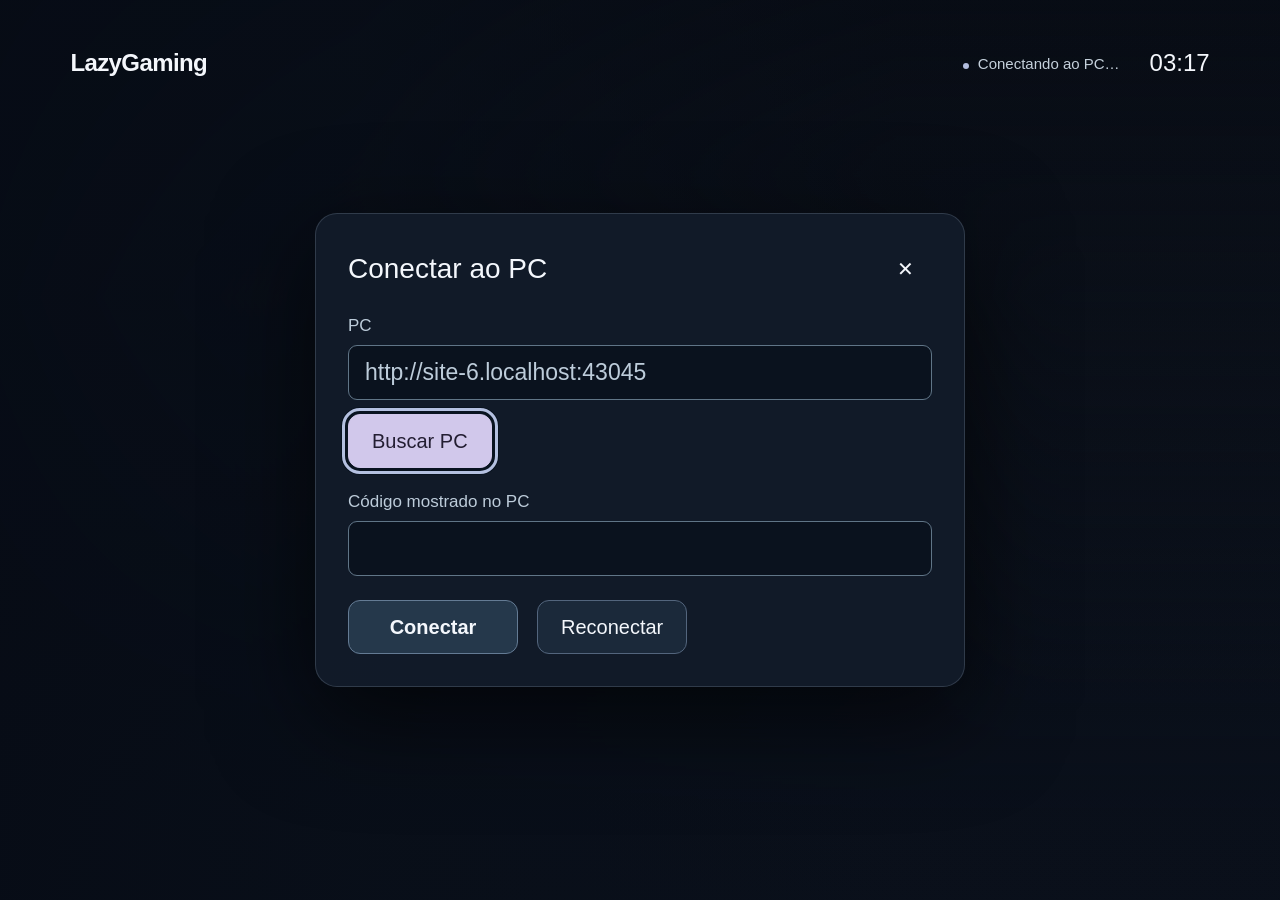
==== commit 7ba086be: "PC 0.25.1–0.26.0: full-size launcher window, readable uninstaller with optional data wipe, other scr" ====
--- a/tv/index.html
+++ b/tv/index.html
@@ -6,7 +6,7 @@
 <div class="rail-area"><div id="games" class="game-rail" aria-label="Biblioteca de jogos"></div></div><button id="gameSettings" class="metadata-cue" aria-label="Editar metadados" aria-haspopup="dialog" hidden>Metadados</button><nav id="dockActions" class="console-dock" aria-label="Ações da biblioteca"><div class="hero-actions"><button id="heroPlay" class="primary">Jogar <span aria-hidden="true">▷</span></button><button id="heroStop" class="secondary" hidden>Encerrar</button></div><button id="moveToTv" class="dock-button" hidden><span class="dock-icon" aria-hidden="true"><svg viewBox="0 0 32 32"><rect x="3" y="5" width="26" height="18" rx="2"/><path d="M11 28h10M16 23v5M10 14h12m-5-5 5 5-5 5"/></svg></span><span class="dock-label">Mover para a TV</span></button><button id="streamShortcut" class="dock-button" aria-label="Transmissão"><span class="dock-icon"><svg viewBox="0 0 24 24" aria-hidden="true"><rect x="3" y="4" width="18" height="13" rx="2"/><path d="M8 21h8M12 17v4M10 8l5 3-5 3z"/></svg></span><span class="dock-label">Transmissão</span></button><button id="settings" class="dock-button" aria-label="Configurações"><span class="dock-icon"><svg viewBox="0 0 24 24" aria-hidden="true"><circle cx="12" cy="12" r="4"/><path d="m10 3 4 0 .7 3 2.3 1.3 3-.9 2 3.5-2.3 2.1v2.6l2.3 2.1-2 3.5-3-.9-2.3 1.3-.7 3h-4l-.7-3L7 18.3l-3 .9-2-3.5 2.3-2.1V11L2 8.9l2-3.5 3 .9L9.3 5z"/></svg></span><span class="dock-label">Configurações</span></button></nav><footer class="bottom-bar"><div class="navigation-hints"><span><b data-pad="dpad-h">◀ ▶</b> Selecionar</span><span><b data-pad="confirm">OK</b> Jogar</span><span><b data-pad="back">↩</b> Voltar</span><span id="volumeHint" hidden><b id="volumeHintKey" data-pad="top">△</b> Volume</span></div><span id="runningSummary"></span><span class="mouse-hint" id="mouseHint">Touchpad · microfone 1,5 s</span></footer></main>
 <p id="message" role="status" aria-live="polite"></p>
 <section id="firstRun" class="first-run" role="dialog" aria-modal="true" aria-labelledby="frTitle" hidden>
-<header class="fr-top"><div class="brand">LazyGaming</div><ol id="frDots" class="fr-dots" aria-hidden="true"><li></li><li></li><li></li><li></li><li></li><li></li></ol></header>
+<header class="fr-top"><div class="brand">LazyGaming</div><ol id="frDots" class="fr-dots" aria-hidden="true"></ol></header>
 <div class="fr-stage">
 <div class="fr-step" data-step="0"><p class="fr-eyebrow">Passo 1 de 5</p><h1 id="frTitle" class="fr-title">Onde você vai jogar?</h1><p class="fr-note">Escolha a tela que recebe o jogo: TV, monitor ou a própria tela do notebook.</p><div id="frDisplays" class="fr-options"></div></div>
 <div class="fr-step" data-step="1"><p class="fr-eyebrow">Passo 2 de 5</p><h1 class="fr-title">Seu controle</h1><p id="frChip" class="fr-chip" role="status"></p>
@@ -16,7 +16,7 @@
 <div id="frHoldTimes" class="fr-row" hidden></div></div>
 <aside id="frMouse" class="fr-mouse" hidden><div id="frMouseArt" class="fr-mini"></div><h2>Mouse pelo controle</h2><p id="frMouseSentence"></p><div id="frTouch" hidden></div><p id="frMouseMoves" class="fr-small"></p></aside></div></div>
 <div class="fr-step" data-step="2"><p class="fr-eyebrow">Passo 3 de 5</p><h1 class="fr-title">Som e telas</h1><p class="fr-note">Para onde vai o som dos jogos.</p><div id="frAudio" class="fr-options compact"></div>
-<button id="frOnlyDisplay" class="fr-switch" aria-pressed="true"><span class="fr-switch-text">Usar só a tela de jogo durante a partida<small>Os outros monitores voltam ao terminar.</small></span><span class="fr-toggle" aria-hidden="true"></span></button></div>
+<button id="frOnlyDisplay" class="fr-switch" aria-pressed="false"><span class="fr-switch-text">Apagar outras telas ao jogar<small>Apaga os outros monitores durante o jogo. Só a tela escolhida fica ligada.</small></span><span class="fr-toggle" aria-hidden="true"></span></button></div>
 <div class="fr-step" data-step="3"><p class="fr-eyebrow">Passo 4 de 5</p><h1 class="fr-title">Seus jogos</h1><p class="fr-note">Os jogos da Steam entram sozinhos. Para os outros, escolha as pastas onde eles ficam: tudo dentro delas é indexado.</p>
 <div id="frSteam" class="fr-card"></div><div id="frFolders" class="fr-folders"></div>
 <div class="fr-row"><button id="frAddFolder" class="fr-pill">Adicionar pasta de jogos</button><button id="frScan" class="fr-pill">Buscar de novo</button></div><p id="frGamesCount" class="fr-sentence" role="status"></p></div>
@@ -24,7 +24,12 @@
 <div class="fr-switches"><button id="frStartup" class="fr-switch" aria-pressed="true"><span class="fr-switch-text">Iniciar com o Windows<small>Fica pronto na área de notificação; o atalho do controle abre o launcher.</small></span><span class="fr-toggle" aria-hidden="true"></span></button>
 <button id="frDesktop" class="fr-switch" aria-pressed="true"><span class="fr-switch-text">Atalho na área de trabalho<small>O LazyGaming também aparece na busca do Windows.</small></span><span class="fr-toggle" aria-hidden="true"></span></button>
 <button id="frSteamGuide" class="fr-switch" aria-pressed="true"><span class="fr-switch-text">Botão PS / Xbox / Home não abre o Steam<small>Evita o Big Picture por cima do launcher e dos jogos.</small></span><span class="fr-toggle" aria-hidden="true"></span></button></div></div>
-<div class="fr-step fr-done" data-step="5"><svg class="fr-check" viewBox="0 0 52 52" aria-hidden="true"><circle cx="26" cy="26" r="23"/><path d="M15 27l7 7 15-16"/></svg><h1 class="fr-title">Tudo pronto!</h1><p id="frDoneText" class="fr-sentence"></p><button id="frPlay" class="primary fr-play">Ir para os jogos</button></div>
+<div class="fr-step" data-step="5"><p class="fr-eyebrow">Passo 6 de 6 · opcional</p>
+<div id="frTvOffer"><h1 class="fr-title">Jogar pelo controle da TV?</h1><p class="fr-note">Conecte o LazyGaming à sua TV Samsung.</p><p id="frTvScreens" class="fr-small"></p>
+<div class="fr-row"><button id="frTvSetup" class="primary fr-pill">Configurar agora</button><button id="frTvSkip" class="fr-pill">Agora não</button></div></div>
+<div id="frTvGuide" hidden><h1 class="fr-title">Conectar à TV Samsung</h1><ol id="frTvSteps" class="fr-steps"></ol><p id="frTvState" class="fr-sentence" role="status"></p>
+<div class="fr-row"><button id="frTvCentral" class="fr-pill">Abrir Central</button><button id="frTvDone" class="primary fr-pill">Concluir</button></div></div></div>
+<div class="fr-step fr-done" data-step="6"><svg class="fr-check" viewBox="0 0 52 52" aria-hidden="true"><circle cx="26" cy="26" r="23"/><path d="M15 27l7 7 15-16"/></svg><h1 class="fr-title">Tudo pronto!</h1><p id="frDoneText" class="fr-sentence"></p><button id="frPlay" class="primary fr-play">Ir para os jogos</button></div>
 </div>
 <p id="frError" class="fr-error" role="alert"></p>
 <footer class="fr-foot"><button id="frBack" class="secondary">Voltar</button><div class="navigation-hints"><span><b data-pad="dpad">◀ ▶</b> Navegar</span><span><b data-pad="confirm">OK</b> Selecionar</span><span><b data-pad="back">↩</b> Voltar</span></div><button id="frNext" class="primary">Continuar</button></footer>
@@ -33,12 +38,13 @@
 <div id="volumeHud" class="volume-hud" role="dialog" aria-label="Volume" hidden><div class="volume-head"><svg viewBox="0 0 24 24" aria-hidden="true"><path d="M4 9h4l5-4v14l-5-4H4z"/><path class="volume-wave" d="M16.5 8.5a5 5 0 0 1 0 7M19 6a8.5 8.5 0 0 1 0 12"/></svg><span id="volumeDevice">Volume</span><strong id="volumeValue">–</strong></div><div class="volume-row"><button id="volumeDown" class="volume-step" tabindex="-1" aria-label="Diminuir volume">−</button><div class="volume-track" role="progressbar" aria-valuemin="0" aria-valuemax="100" id="volumeTrack"><div id="volumeFill" class="volume-fill"></div></div><button id="volumeUp" class="volume-step" tabindex="-1" aria-label="Aumentar volume">+</button></div><p class="volume-hint"><b data-pad="dpad-h">◀ ▶</b> −5 / +5 · <b data-pad="confirm">OK</b> ou <b id="volumeCloseKey" data-pad="top">△</b> fechar</p></div>
 <aside id="gameOptions" class="panel settings-panel" role="dialog" aria-modal="true" aria-labelledby="gameOptionsTitle" hidden><div class="panel-heading"><img id="gameIcon" width="40" height="40" alt="" hidden><h2 id="gameOptionsTitle">Opções do jogo</h2><button id="closeGameOptions" class="icon-button" aria-label="Fechar opções do jogo">✕</button></div><section><label>Nome na biblioteca<input id="gameName" maxlength="120" autocomplete="off"></label><button id="saveGameName">Salvar nome</button><button id="resetGameName">Restaurar nome</button></section><section><h3>Metadados</h3><p id="gameMetadataSummary" class="setting-note"></p><p id="gameDescription" class="setting-note" hidden></p><div id="metadataCatalog"><label>Buscar por nome ou link Steam<input id="metadataQuery" maxlength="120" autocomplete="off"></label><button id="searchMetadata">Buscar metadados</button><p id="metadataSearchState" class="setting-note" role="status"></p><div id="metadataResults"></div></div></section></aside>
 <section id="setup" class="panel connection-panel"><div class="panel-heading"><h2>Conectar ao PC</h2><button id="closeSetup" class="icon-button" aria-label="Fechar conexão">✕</button></div><div id="localSetup" hidden><button id="newCode">Gerar código para a TV</button><p id="pairCode"></p><p id="pcAddress"></p></div><button id="recoverConnection" class="primary" hidden>Recuperar conexão</button><label>PC<input id="address" placeholder="Endereço do PC" autocomplete="off"></label><button id="find">Buscar PC</button><label>Código mostrado no PC<input id="code" type="text" inputmode="numeric" maxlength="8" autocomplete="off"></label><div class="panel-actions"><button id="pair" class="primary">Conectar</button><button id="reconnect">Reconectar</button></div></section>
-<aside id="options" class="panel settings-panel" hidden><div class="panel-heading"><h2>Configurações</h2><button id="closeOptions" class="icon-button" aria-label="Fechar configurações">✕</button></div><section id="pcHubSection" hidden><h3>Central do PC</h3><button id="openPcHub">Gerenciar biblioteca e pastas</button></section><section><h3>Biblioteca</h3><button id="refresh">Atualizar estado</button><button id="rescan">Buscar jogos instalados</button></section><section><h3>Monitores do PC</h3><button id="monitorsOff" aria-pressed="true">Desligados</button><button id="monitorsOn" aria-pressed="false">Ligados</button><p id="displayNote" class="setting-note"></p></section><section class="audio"><h3>Saída de áudio</h3><div id="audio"></div></section><section id="hdmiSection" hidden><h3>Entrada do PC</h3><div id="hdmiOptions"></div></section><section id="liveBackgroundSection" hidden><h3>Menu</h3><button id="liveBackgroundToggle">Jogo ao fundo: ligado</button></section><section id="streamSettings"><h3>Transmissão</h3><p id="streamSharedStatus" class="setting-note"></p><p id="streamProfile" class="setting-note"></p><button id="streamAuto"></button><button id="streamResolution"></button><button id="streamFps"></button><button id="streamBitrate"></button><button id="streamCodec"></button><button id="streamApply">Aplicar qualidade</button><button id="streamTest">Testar transmissão</button><button id="streamDisconnect">Desconectar vídeo</button><p id="streamNote" class="setting-note"></p></section><section id="advancedEntry" hidden><h3>Avançado</h3><button id="advancedSettings">Configurações avançadas</button><p class="setting-note">Pastas de jogos, Steam, inicialização com o Windows e configuração inicial.</p></section><section><h3>Controle</h3><p id="touchpadMode">Mouse no touchpad: desligado</p><p id="touchpadStatus" class="setting-note">Segure o botão de microfone por 1,5 segundo para alternar.</p></section><section><button id="connectionSettings">Conexão com o PC</button></section></aside>
+<aside id="options" class="panel settings-panel" hidden><div class="panel-heading"><h2>Configurações</h2><button id="closeOptions" class="icon-button" aria-label="Fechar configurações">✕</button></div><section id="pcHubSection" hidden><h3>Central do PC</h3><button id="openPcHub">Gerenciar biblioteca e pastas</button></section><section><h3>Biblioteca</h3><button id="refresh">Atualizar estado</button><button id="rescan">Buscar jogos instalados</button></section><section><h3>Monitores do PC</h3><button id="monitorsOff" aria-pressed="false">Desligados</button><button id="monitorsOn" aria-pressed="true">Ligados</button><p id="displayNote" class="setting-note"></p></section><section class="audio"><h3>Saída de áudio</h3><div id="audio"></div></section><section id="hdmiSection" hidden><h3>Entrada do PC</h3><div id="hdmiOptions"></div></section><section id="liveBackgroundSection" hidden><h3>Menu</h3><button id="liveBackgroundToggle">Jogo ao fundo: ligado</button></section><section id="streamSettings"><h3>Transmissão</h3><p id="streamSharedStatus" class="setting-note"></p><p id="streamProfile" class="setting-note"></p><button id="streamAuto"></button><button id="streamResolution"></button><button id="streamFps"></button><button id="streamBitrate"></button><button id="streamCodec"></button><button id="streamApply">Aplicar qualidade</button><button id="streamTest">Testar transmissão</button><button id="streamDisconnect">Desconectar vídeo</button><p id="streamNote" class="setting-note"></p></section><section id="advancedEntry" hidden><h3>Avançado</h3><button id="advancedSettings">Configurações avançadas</button><p class="setting-note">Pastas de jogos, Steam, inicialização com o Windows e configuração inicial.</p></section><section><h3>Controle</h3><p id="touchpadMode">Mouse no touchpad: desligado</p><p id="touchpadStatus" class="setting-note">Segure o botão de microfone por 1,5 segundo para alternar.</p></section><section><button id="connectionSettings">Conexão com o PC</button></section></aside>
 <aside id="advanced" class="panel settings-panel advanced-panel" role="dialog" aria-modal="true" aria-labelledby="advancedTitle" hidden><div class="panel-heading"><h2 id="advancedTitle">Configurações avançadas</h2><button id="closeAdvanced" class="icon-button" aria-label="Voltar às configurações">✕</button></div>
 <section><h3>Pastas de jogos</h3><p id="advSteam" class="setting-note"></p><div id="advFolders" class="adv-folders"></div><div class="adv-row"><button id="advAddFolder">Adicionar pasta</button><button id="advScan">Buscar jogos agora</button></div>
 <button id="advSteamToggle" class="adv-switch" aria-pressed="true">Procurar jogos da Steam</button><button id="advAuto" class="adv-switch" aria-pressed="true">Atualizar a biblioteca sozinho</button><div id="advInterval" class="adv-row" role="group" aria-label="Intervalo entre buscas"></div><p id="advLibraryNote" class="setting-note" role="status"></p></section>
 <section><h3>Windows e Steam</h3><button id="advStartup" class="adv-switch" aria-pressed="false">Iniciar com o Windows</button><button id="advDesktop" class="adv-switch" aria-pressed="false">Atalho na área de trabalho</button><button id="advGuide" class="adv-switch" aria-pressed="true">Botão PS / Xbox / Home não abre o Steam</button><p id="advGuideNote" class="setting-note"></p></section>
 <section><h3>Controle, telas e som</h3><button id="advReview">Rever configuração inicial</button><p class="setting-note">Tela de jogo, atalho do controle, mouse e som no mesmo passo a passo do primeiro uso.</p></section>
+<section id="advTvSection" hidden><h3>TV Samsung</h3><button id="advTv">Conectar TV Samsung</button><p class="setting-note">Passo a passo para jogar pelo app da TV. Opcional; o PC continua funcionando por cabo.</p></section>
 <section><h3>Mais opções</h3><button id="advCentral">Abrir Central completa</button><p class="setting-note">Fichas dos jogos, cadastro manual, TV Samsung e ajustes finos do mouse, no navegador.</p></section></aside>
 <div id="transport" role="dialog" aria-modal="true" aria-labelledby="transportTitle" hidden><div class="dialog"><h2 id="transportTitle">Como jogar?</h2><section id="launchChoices" hidden><h3 id="launchChoiceLabel">Versão</h3><div id="launchChoiceButtons" class="launch-choice-buttons" role="group" aria-labelledby="launchChoiceLabel"></div></section><p id="transportNote"></p><div class="panel-actions"><button id="chooseCable" class="primary">Cabo</button><button id="chooseStream">Stream</button><button id="cancelTransport">Cancelar</button></div></div></div>
 <div id="modal" role="dialog" aria-modal="true" hidden><div class="dialog"><h2 id="modalTitle"></h2><p id="modalText"></p><div class="panel-actions"><button id="cancel">Cancelar</button><button id="accept" class="primary">Confirmar</button></div></div></div>
--- a/tv/style.css
+++ b/tv/style.css
@@ -80,6 +80,7 @@
 .fr-eyebrow{color:var(--accent);letter-spacing:3px;text-transform:uppercase;font-size:14px;font-weight:600;margin:0 0 10px}
 .fr-title{font-size:clamp(34px,3.4vw,62px);font-weight:500;letter-spacing:-1.5px;line-height:1.08;margin:0 auto 12px;max-width:none;text-wrap:balance;text-shadow:none}
 .fr-note{color:var(--muted);font-size:20px;line-height:1.5;margin:0 auto 34px;max-width:720px}
+.fr-steps{text-align:left;max-width:760px;margin:0 auto 20px;padding-left:28px;font-size:19px;line-height:1.5}.fr-steps li{margin:0 0 12px}
 .fr-options{display:flex;flex-wrap:wrap;gap:18px;justify-content:center}
 .fr-option{display:flex;flex-direction:column;align-items:flex-start;gap:6px;min-width:290px;max-width:440px;padding:22px 26px;border-radius:18px;border:1px solid #3d4a5d;background:#141d2bd9;text-align:left;transition:transform .16s cubic-bezier(.2,.8,.2,1),box-shadow .16s,background .16s}
 .fr-option[aria-pressed=true]{border-color:var(--accent);background:#2a2845;box-shadow:inset 0 0 0 1px var(--accent)}
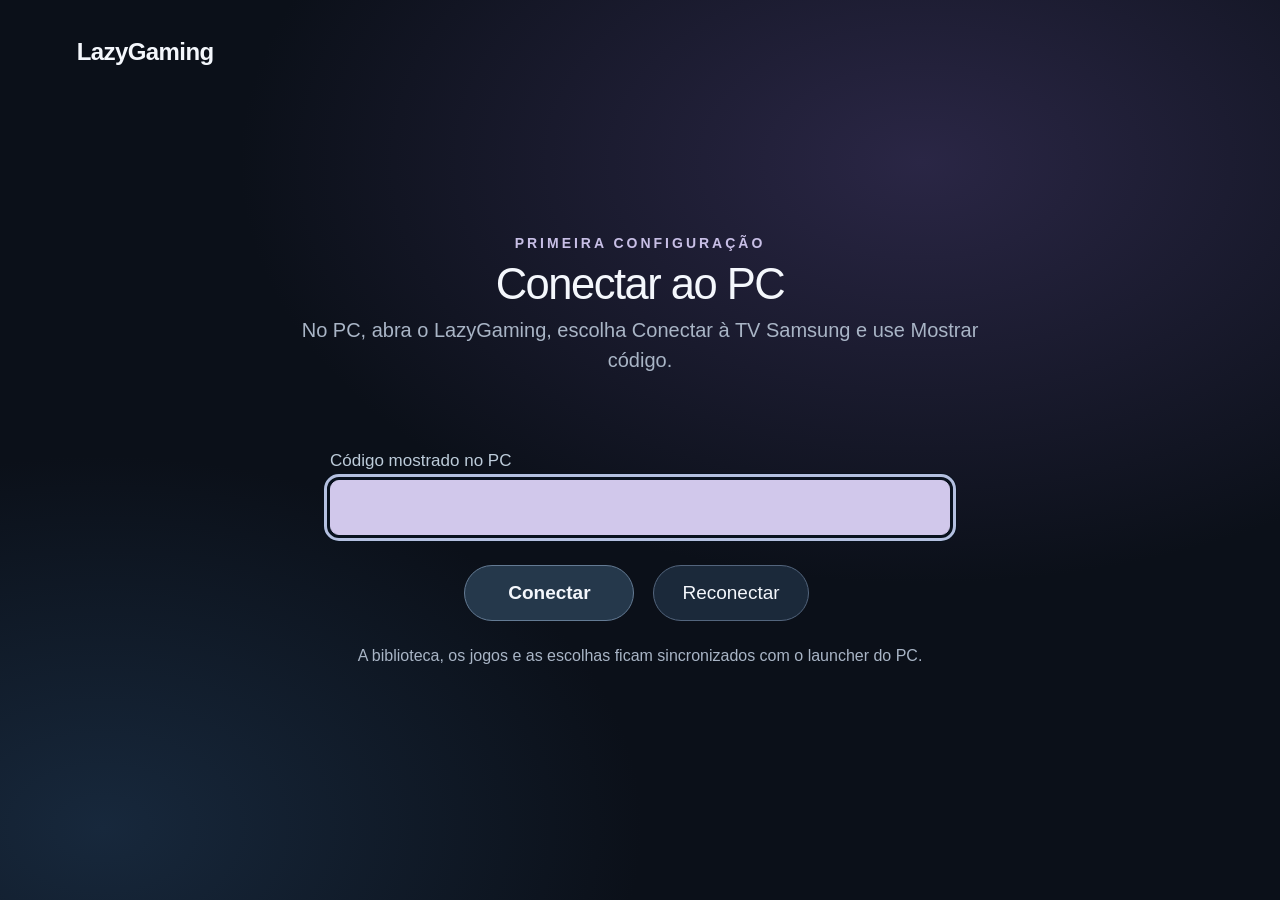
==== commit ec2f7e86: "Release 0.28.4: diagnosticos automaticos e melhorias do launcher PC/TV" ====
--- a/tv/index.html
+++ b/tv/index.html
@@ -27,25 +27,26 @@
 <div class="fr-step" data-step="5"><p class="fr-eyebrow">Passo 6 de 6 · opcional</p>
 <div id="frTvOffer"><h1 class="fr-title">Jogar pelo controle da TV?</h1><p class="fr-note">Conecte o LazyGaming à sua TV Samsung.</p><p id="frTvScreens" class="fr-small"></p>
 <div class="fr-row"><button id="frTvSetup" class="primary fr-pill">Configurar agora</button><button id="frTvSkip" class="fr-pill">Agora não</button></div></div>
-<div id="frTvGuide" hidden><h1 class="fr-title">Conectar à TV Samsung</h1><ol id="frTvSteps" class="fr-steps"></ol><p id="frTvState" class="fr-sentence" role="status"></p>
-<div class="fr-row"><button id="frTvCentral" class="fr-pill">Abrir Central</button><button id="frTvDone" class="primary fr-pill">Concluir</button></div></div></div>
+<div id="frTvGuide" hidden><h1 class="fr-title">Conectar à TV Samsung</h1><ul id="frTvSteps" class="fr-steps fr-tv-steps"></ul><p id="frTvState" class="fr-sentence" role="status"></p>
+<div id="frTvCode" class="fr-tv-code" hidden><strong id="frTvCodeValue"></strong><span id="frTvCodeHint"></span></div>
+<div class="fr-row"><button id="frTvRestart" class="primary fr-pill" hidden>Reiniciar LazyGaming</button><button id="frTvPair" class="fr-pill" hidden>Mostrar código</button><button id="frTvDownload" class="primary fr-pill" hidden>Instalar Tizen Studio automaticamente</button><button id="frTvInstaller" class="fr-pill" hidden>Abrir instalador</button><button id="frTvSamsung" class="primary fr-pill" hidden>Criar certificado com minha conta Samsung</button><button id="frTvPkg" class="fr-pill" hidden>Abrir Package Manager</button><button id="frTvCert" class="primary fr-pill" hidden>Abrir Certificate Manager</button><button id="frTvCopy" class="fr-pill" hidden>Copiar DUID</button><button id="frTvTools" class="fr-pill" hidden>Escolher pasta do Tizen Studio</button><button id="frTvRetry" class="fr-pill">Tentar agora</button><button id="frTvDone" class="primary fr-pill">Concluir</button></div></div></div>
 <div class="fr-step fr-done" data-step="6"><svg class="fr-check" viewBox="0 0 52 52" aria-hidden="true"><circle cx="26" cy="26" r="23"/><path d="M15 27l7 7 15-16"/></svg><h1 class="fr-title">Tudo pronto!</h1><p id="frDoneText" class="fr-sentence"></p><button id="frPlay" class="primary fr-play">Ir para os jogos</button></div>
 </div>
 <p id="frError" class="fr-error" role="alert"></p>
 <footer class="fr-foot"><button id="frBack" class="secondary">Voltar</button><div class="navigation-hints"><span><b data-pad="dpad">◀ ▶</b> Navegar</span><span><b data-pad="confirm">OK</b> Selecionar</span><span><b data-pad="back">↩</b> Voltar</span></div><button id="frNext" class="primary">Continuar</button></footer>
 </section>
 
-<div id="volumeHud" class="volume-hud" role="dialog" aria-label="Volume" hidden><div class="volume-head"><svg viewBox="0 0 24 24" aria-hidden="true"><path d="M4 9h4l5-4v14l-5-4H4z"/><path class="volume-wave" d="M16.5 8.5a5 5 0 0 1 0 7M19 6a8.5 8.5 0 0 1 0 12"/></svg><span id="volumeDevice">Volume</span><strong id="volumeValue">–</strong></div><div class="volume-row"><button id="volumeDown" class="volume-step" tabindex="-1" aria-label="Diminuir volume">−</button><div class="volume-track" role="progressbar" aria-valuemin="0" aria-valuemax="100" id="volumeTrack"><div id="volumeFill" class="volume-fill"></div></div><button id="volumeUp" class="volume-step" tabindex="-1" aria-label="Aumentar volume">+</button></div><p class="volume-hint"><b data-pad="dpad-h">◀ ▶</b> −5 / +5 · <b data-pad="confirm">OK</b> ou <b id="volumeCloseKey" data-pad="top">△</b> fechar</p></div>
+<div id="volumeHud" class="volume-hud" role="dialog" aria-label="Volume" hidden><div id="volumeSystem" class="volume-section"><div class="volume-head"><svg viewBox="0 0 24 24" aria-hidden="true"><path d="M4 9h4l5-4v14l-5-4H4z"/><path class="volume-wave" d="M16.5 8.5a5 5 0 0 1 0 7M19 6a8.5 8.5 0 0 1 0 12"/></svg><span id="volumeDevice">Volume</span><strong id="volumeValue">–</strong></div><div class="volume-row"><button id="volumeDown" class="volume-step" tabindex="-1" aria-label="Diminuir volume">−</button><div class="volume-track" role="progressbar" aria-valuemin="0" aria-valuemax="100" id="volumeTrack"><div id="volumeFill" class="volume-fill"></div></div><button id="volumeUp" class="volume-step" tabindex="-1" aria-label="Aumentar volume">+</button></div></div><div id="volumeGame" class="volume-section game" hidden><div class="volume-head"><svg viewBox="0 0 24 24" aria-hidden="true"><rect x="3" y="8" width="18" height="10" rx="4"/><path d="M8 11v4M6 13h4"/><circle cx="16" cy="12" r=".6"/><circle cx="17.5" cy="14.5" r=".6"/></svg><span id="volumeGameName">Jogo</span><strong id="volumeGameValue">–</strong></div><div class="volume-row"><button id="volumeGameDown" class="volume-step" tabindex="-1" aria-label="Diminuir volume do jogo">−</button><div class="volume-track" role="progressbar" aria-valuemin="0" aria-valuemax="100" id="volumeGameTrack"><div id="volumeGameFill" class="volume-fill"></div></div><button id="volumeGameUp" class="volume-step" tabindex="-1" aria-label="Aumentar volume do jogo">+</button></div></div><p class="volume-hint"><span id="volumeSwitchHint" hidden><b data-pad="dpad">▲ ▼</b> PC ou jogo · </span><b data-pad="dpad-h">◀ ▶</b> −5 / +5 · <b data-pad="confirm">OK</b> ou <b id="volumeCloseKey" data-pad="top">△</b> fechar</p></div>
 <aside id="gameOptions" class="panel settings-panel" role="dialog" aria-modal="true" aria-labelledby="gameOptionsTitle" hidden><div class="panel-heading"><img id="gameIcon" width="40" height="40" alt="" hidden><h2 id="gameOptionsTitle">Opções do jogo</h2><button id="closeGameOptions" class="icon-button" aria-label="Fechar opções do jogo">✕</button></div><section><label>Nome na biblioteca<input id="gameName" maxlength="120" autocomplete="off"></label><button id="saveGameName">Salvar nome</button><button id="resetGameName">Restaurar nome</button></section><section><h3>Metadados</h3><p id="gameMetadataSummary" class="setting-note"></p><p id="gameDescription" class="setting-note" hidden></p><div id="metadataCatalog"><label>Buscar por nome ou link Steam<input id="metadataQuery" maxlength="120" autocomplete="off"></label><button id="searchMetadata">Buscar metadados</button><p id="metadataSearchState" class="setting-note" role="status"></p><div id="metadataResults"></div></div></section></aside>
-<section id="setup" class="panel connection-panel"><div class="panel-heading"><h2>Conectar ao PC</h2><button id="closeSetup" class="icon-button" aria-label="Fechar conexão">✕</button></div><div id="localSetup" hidden><button id="newCode">Gerar código para a TV</button><p id="pairCode"></p><p id="pcAddress"></p></div><button id="recoverConnection" class="primary" hidden>Recuperar conexão</button><label>PC<input id="address" placeholder="Endereço do PC" autocomplete="off"></label><button id="find">Buscar PC</button><label>Código mostrado no PC<input id="code" type="text" inputmode="numeric" maxlength="8" autocomplete="off"></label><div class="panel-actions"><button id="pair" class="primary">Conectar</button><button id="reconnect">Reconectar</button></div></section>
-<aside id="options" class="panel settings-panel" hidden><div class="panel-heading"><h2>Configurações</h2><button id="closeOptions" class="icon-button" aria-label="Fechar configurações">✕</button></div><section id="pcHubSection" hidden><h3>Central do PC</h3><button id="openPcHub">Gerenciar biblioteca e pastas</button></section><section><h3>Biblioteca</h3><button id="refresh">Atualizar estado</button><button id="rescan">Buscar jogos instalados</button></section><section><h3>Monitores do PC</h3><button id="monitorsOff" aria-pressed="false">Desligados</button><button id="monitorsOn" aria-pressed="true">Ligados</button><p id="displayNote" class="setting-note"></p></section><section class="audio"><h3>Saída de áudio</h3><div id="audio"></div></section><section id="hdmiSection" hidden><h3>Entrada do PC</h3><div id="hdmiOptions"></div></section><section id="liveBackgroundSection" hidden><h3>Menu</h3><button id="liveBackgroundToggle">Jogo ao fundo: ligado</button></section><section id="streamSettings"><h3>Transmissão</h3><p id="streamSharedStatus" class="setting-note"></p><p id="streamProfile" class="setting-note"></p><button id="streamAuto"></button><button id="streamResolution"></button><button id="streamFps"></button><button id="streamBitrate"></button><button id="streamCodec"></button><button id="streamApply">Aplicar qualidade</button><button id="streamTest">Testar transmissão</button><button id="streamDisconnect">Desconectar vídeo</button><p id="streamNote" class="setting-note"></p></section><section id="advancedEntry" hidden><h3>Avançado</h3><button id="advancedSettings">Configurações avançadas</button><p class="setting-note">Pastas de jogos, Steam, inicialização com o Windows e configuração inicial.</p></section><section><h3>Controle</h3><p id="touchpadMode">Mouse no touchpad: desligado</p><p id="touchpadStatus" class="setting-note">Segure o botão de microfone por 1,5 segundo para alternar.</p></section><section><button id="connectionSettings">Conexão com o PC</button></section></aside>
+<section id="setup" class="panel connection-panel"><div class="setup-hero"><div class="brand">LazyGaming</div><p class="fr-eyebrow">Primeira configuração</p><h1 class="fr-title">Conectar ao PC</h1><p id="setupNote" class="fr-note">No PC, abra o LazyGaming, escolha Conectar à TV Samsung e use Mostrar código.</p><p id="setupStatus" class="setup-status" role="status"></p></div><div class="panel-heading"><h2>Conectar ao PC</h2><button id="closeSetup" class="icon-button" aria-label="Fechar conexão">✕</button></div><div id="localSetup" hidden><button id="newCode">Gerar código para a TV</button><p id="pairCode"></p><p id="pcAddress"></p></div><button id="recoverConnection" class="primary" hidden>Recuperar conexão</button><label id="addressRow">PC<input id="address" placeholder="Endereço do PC" autocomplete="off"></label><button id="find">Buscar PC</button><label id="codeRow">Código mostrado no PC<input id="code" type="text" inputmode="numeric" maxlength="8" autocomplete="off"></label><div class="panel-actions"><button id="pair" class="primary">Conectar</button><button id="reconnect">Reconectar</button></div><p class="setup-help">A biblioteca, os jogos e as escolhas ficam sincronizados com o launcher do PC.</p></section>
+<aside id="options" class="panel settings-panel" hidden><div class="panel-heading"><h2>Configurações</h2><button id="closeOptions" class="icon-button" aria-label="Fechar configurações">✕</button></div><section id="advancedEntry" hidden><h3>Avançado</h3><button id="advancedSettings">Configurações avançadas</button><p class="setting-note">Pastas de jogos, Steam, Windows, telas, TV Samsung e configuração inicial.</p></section><section><h3>Biblioteca</h3><button id="refresh">Atualizar estado</button><button id="rescan">Buscar jogos instalados</button></section><section><h3>Monitores do PC</h3><button id="monitorsOff" aria-pressed="false">Desligados</button><button id="monitorsOn" aria-pressed="true">Ligados</button><p id="displayNote" class="setting-note"></p></section><section class="audio"><h3>Saída de áudio</h3><div id="audio"></div></section><section id="hdmiSection" hidden><h3>Entrada do PC</h3><div id="hdmiOptions"></div></section><section id="liveBackgroundSection" hidden><h3>Menu</h3><button id="liveBackgroundToggle">Jogo ao fundo: ligado</button></section><section id="streamSettings"><h3>Transmissão</h3><p id="streamSharedStatus" class="setting-note"></p><p id="streamProfile" class="setting-note"></p><button id="streamAuto"></button><button id="streamResolution"></button><button id="streamFps"></button><button id="streamBitrate"></button><button id="streamCodec"></button><button id="streamApply">Aplicar qualidade</button><button id="streamTest">Testar transmissão</button><button id="streamDisconnect">Desconectar vídeo</button><p id="streamNote" class="setting-note"></p></section><section><h3>Controle</h3><p id="touchpadMode">Mouse no touchpad: desligado</p><p id="touchpadStatus" class="setting-note">Segure o botão de microfone por 1,5 segundo para alternar.</p></section><section id="pcHubSection" hidden><h3>Central do PC</h3><button id="openPcHub">Gerenciar biblioteca e pastas</button></section><section><button id="connectionSettings">Conexão com o PC</button></section></aside>
 <aside id="advanced" class="panel settings-panel advanced-panel" role="dialog" aria-modal="true" aria-labelledby="advancedTitle" hidden><div class="panel-heading"><h2 id="advancedTitle">Configurações avançadas</h2><button id="closeAdvanced" class="icon-button" aria-label="Voltar às configurações">✕</button></div>
 <section><h3>Pastas de jogos</h3><p id="advSteam" class="setting-note"></p><div id="advFolders" class="adv-folders"></div><div class="adv-row"><button id="advAddFolder">Adicionar pasta</button><button id="advScan">Buscar jogos agora</button></div>
 <button id="advSteamToggle" class="adv-switch" aria-pressed="true">Procurar jogos da Steam</button><button id="advAuto" class="adv-switch" aria-pressed="true">Atualizar a biblioteca sozinho</button><div id="advInterval" class="adv-row" role="group" aria-label="Intervalo entre buscas"></div><p id="advLibraryNote" class="setting-note" role="status"></p></section>
 <section><h3>Windows e Steam</h3><button id="advStartup" class="adv-switch" aria-pressed="false">Iniciar com o Windows</button><button id="advDesktop" class="adv-switch" aria-pressed="false">Atalho na área de trabalho</button><button id="advGuide" class="adv-switch" aria-pressed="true">Botão PS / Xbox / Home não abre o Steam</button><p id="advGuideNote" class="setting-note"></p></section>
-<section><h3>Controle, telas e som</h3><button id="advReview">Rever configuração inicial</button><p class="setting-note">Tela de jogo, atalho do controle, mouse e som no mesmo passo a passo do primeiro uso.</p></section>
+<section><h3>Controle, telas e som</h3><button id="advReview">Rever configuração inicial</button><p class="setting-note">Tela de jogo, atalho do controle, mouse e som no mesmo passo a passo do primeiro uso.</p><button id="advRestoreTv" class="adv-switch" aria-pressed="false">Desligar a TV ao terminar o jogo</button><p id="advRestoreTvNote" class="setting-note">Ao terminar, a tela de jogo volta como estava antes da partida: se ela estava desligada no Windows, desliga de novo. Os outros monitores voltam como estavam.</p></section>
 <section id="advTvSection" hidden><h3>TV Samsung</h3><button id="advTv">Conectar TV Samsung</button><p class="setting-note">Passo a passo para jogar pelo app da TV. Opcional; o PC continua funcionando por cabo.</p></section>
-<section><h3>Mais opções</h3><button id="advCentral">Abrir Central completa</button><p class="setting-note">Fichas dos jogos, cadastro manual, TV Samsung e ajustes finos do mouse, no navegador.</p></section></aside>
+<section><h3>Mais opções</h3><button id="advDiagnostics">Relatórios de problemas</button><p class="setting-note">Falhas e informações de estabilidade são guardadas automaticamente neste PC. Abra a pasta para compartilhar um relatório.</p><button id="advCentral">Abrir Central completa</button><p class="setting-note">Fichas dos jogos, cadastro manual, TV Samsung e ajustes finos do mouse, no navegador.</p></section></aside>
 <div id="transport" role="dialog" aria-modal="true" aria-labelledby="transportTitle" hidden><div class="dialog"><h2 id="transportTitle">Como jogar?</h2><section id="launchChoices" hidden><h3 id="launchChoiceLabel">Versão</h3><div id="launchChoiceButtons" class="launch-choice-buttons" role="group" aria-labelledby="launchChoiceLabel"></div></section><p id="transportNote"></p><div class="panel-actions"><button id="chooseCable" class="primary">Cabo</button><button id="chooseStream">Stream</button><button id="cancelTransport">Cancelar</button></div></div></div>
 <div id="modal" role="dialog" aria-modal="true" hidden><div class="dialog"><h2 id="modalTitle"></h2><p id="modalText"></p><div class="panel-actions"><button id="cancel">Cancelar</button><button id="accept" class="primary">Confirmar</button></div></div></div>
-<script src="$WEBAPIS/webapis/webapis.js"></script><script src="crypto.js"></script><script src="presentation.js"></script><script src="platform.js"></script><script src="app.js"></script><script src="stream-policy.js"></script><script src="stream.js"></script><script src="controller-art.js"></script><script src="first-run.js"></script><script src="advanced.js"></script></body></html>
+<script src="diagnostics.js"></script><script src="$WEBAPIS/webapis/webapis.js"></script><script src="pairing.js"></script><script src="crypto.js"></script><script src="presentation.js"></script><script src="platform.js"></script><script src="notices.js"></script><script src="app.js"></script><script src="stream-policy.js"></script><script src="stream.js"></script><script src="controller-art.js"></script><script src="first-run.js"></script><script src="advanced.js"></script></body></html>
--- a/tv/style.css
+++ b/tv/style.css
@@ -80,7 +80,7 @@
 .fr-eyebrow{color:var(--accent);letter-spacing:3px;text-transform:uppercase;font-size:14px;font-weight:600;margin:0 0 10px}
 .fr-title{font-size:clamp(34px,3.4vw,62px);font-weight:500;letter-spacing:-1.5px;line-height:1.08;margin:0 auto 12px;max-width:none;text-wrap:balance;text-shadow:none}
 .fr-note{color:var(--muted);font-size:20px;line-height:1.5;margin:0 auto 34px;max-width:720px}
-.fr-steps{text-align:left;max-width:760px;margin:0 auto 20px;padding-left:28px;font-size:19px;line-height:1.5}.fr-steps li{margin:0 0 12px}
+.fr-steps{text-align:left;max-width:760px;margin:18px auto 20px;padding-left:28px;font-size:19px;line-height:1.5}.fr-steps li{margin:0 0 12px}.fr-tv-steps{list-style:none;padding:0}.fr-tv-steps li{display:flex;gap:14px;align-items:baseline}.fr-tv-mark{flex:0 0 28px;height:28px;border-radius:50%;display:inline-flex;align-items:center;justify-content:center;font-size:15px;background:#26324a;color:var(--muted)}.fr-tv-ok .fr-tv-mark{background:var(--accent);color:#120f1f}.fr-tv-fail .fr-tv-mark{background:#5a2b36;color:#ffd5dc}.fr-tv-running .fr-tv-mark{animation:fr-pulse 1s ease-in-out infinite alternate}@keyframes fr-pulse{to{opacity:.35}}.fr-tv-code{display:flex;flex-direction:column;align-items:center;gap:6px;margin:6px 0 14px}.fr-tv-code strong{font-size:56px;letter-spacing:.18em;font-weight:600}.fr-tv-code span{color:var(--muted);font-size:16px}.fr-tv-code.duid strong{font-size:40px;letter-spacing:.08em;user-select:all}
 .fr-options{display:flex;flex-wrap:wrap;gap:18px;justify-content:center}
 .fr-option{display:flex;flex-direction:column;align-items:flex-start;gap:6px;min-width:290px;max-width:440px;padding:22px 26px;border-radius:18px;border:1px solid #3d4a5d;background:#141d2bd9;text-align:left;transition:transform .16s cubic-bezier(.2,.8,.2,1),box-shadow .16s,background .16s}
 .fr-option[aria-pressed=true]{border-color:var(--accent);background:#2a2845;box-shadow:inset 0 0 0 1px var(--accent)}
@@ -125,3 +125,9 @@
 .adv-switch.controller-focused:after,.adv-switch:focus-visible:after{box-shadow:0 0 0 2px var(--focus-text)}
 .adv-chip{min-height:42px;padding:8px 16px;border-radius:999px}.adv-chip[aria-pressed=true]{border-color:var(--accent);background:#2a2845;box-shadow:inset 0 0 0 1px var(--accent)}
 .adv-folders{display:grid;gap:8px;margin:4px 0}.adv-folder{display:flex;align-items:center;gap:12px;padding:8px 8px 8px 14px;border-radius:12px;background:#0f1724;border:1px solid #2f3a4d}.adv-folder-path{flex:1;font-size:15px;overflow:hidden;text-overflow:ellipsis;white-space:nowrap}.adv-folder-state{color:#9be7b5;font-size:12px}.adv-folder.missing .adv-folder-state{color:#ffb8b8}.adv-folder button{min-height:40px;padding:6px 14px;font-size:14px;margin:0}
+
+/* Primeira conexão na TV: mesma identidade do primeiro uso do PC, sem efeitos pesados (só gradiente estático). */
+.setup-hero,.setup-help{display:none}#setup.first-connect{position:fixed;inset:0;z-index:40;transform:none;width:auto;max-height:none;border:0;border-radius:0;box-shadow:none;padding:5vh 6vw;display:flex;flex-direction:column;align-items:center;justify-content:center;overflow-y:auto;background:radial-gradient(1100px 680px at 72% 18%,#2a2645 0%,transparent 62%),radial-gradient(900px 620px at 8% 92%,#17283c 0%,transparent 60%),#0b1019}#setup.first-connect .setup-hero{display:block;text-align:center;margin-bottom:10px}#setup.first-connect .setup-hero .brand{position:absolute;top:4.2vh;left:6vw;font-size:24px}#setup.first-connect .fr-note{margin-bottom:18px}#setup.first-connect .panel-heading{display:none}#setup.first-connect>label,#setup.first-connect>#find,#setup.first-connect>#recoverConnection,#setup.first-connect>.panel-actions,#setup.first-connect>#localSetup{width:min(620px,100%)}#setup.first-connect>label{margin:14px 0 6px}#setup.first-connect button{min-height:56px;border-radius:999px;padding:10px 28px;font-size:19px}#setup.first-connect>#find,#setup.first-connect>#recoverConnection{margin:12px 0 0}#setup.first-connect .panel-actions{justify-content:center}#setup.first-connect .setup-help{display:block;color:var(--muted);font-size:16px;margin:22px 0 0;text-align:center}html:not(.desktop-launcher) #volumeButton,html:not(.desktop-launcher) #volumeHud,html:not(.desktop-launcher) #volumeHint{display:none!important}
+#setup.first-connect .setup-status{color:var(--accent);font-size:20px;min-height:28px;margin:0 0 6px}#setup.first-connect:not(.manual) #addressRow,#setup.first-connect:not(.manual)>#find{display:none}#setup.first-connect.auto>label,#setup.first-connect.auto>button,#setup.first-connect.auto>.panel-actions,#setup.first-connect.auto>#localSetup,#setup.first-connect.auto #setupNote{display:none}
+.volume-section{border-radius:14px;padding:2px 10px;margin:0 -10px;border:1px solid transparent;transition:background-color .12s,border-color .12s}.volume-hud.dual .volume-section{opacity:.62}.volume-hud.dual .volume-section.selected{opacity:1;background:#1a2738;border-color:var(--focus-ring)}.volume-hud.dual .volume-section .volume-row{margin:10px 0 8px}.volume-section.game{margin-top:8px}.volume-section.game .volume-head strong{font-size:26px}.volume-section.game.muted .volume-fill{opacity:.25}
+.volume-head #volumeGameName{flex:1;color:#c7d4df;overflow:hidden;white-space:nowrap;text-overflow:ellipsis}
